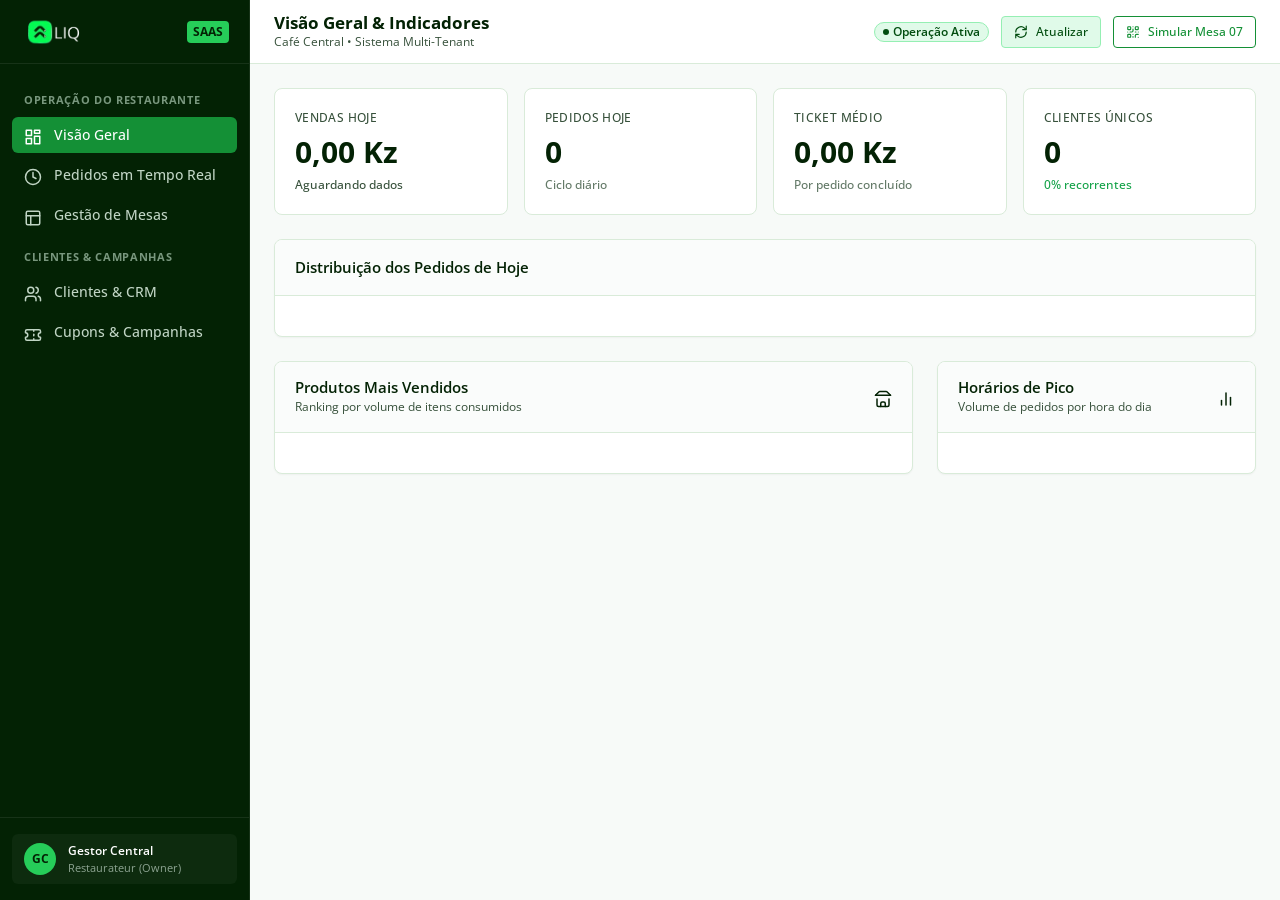
==== user/index.html @ 0c0faceb "first commit to git" ====
<!DOCTYPE html>
<html lang="pt-AO">
<head>
  <meta charset="UTF-8">
  <meta name="viewport" content="width=device-width, initial-scale=1.0">
  <title>Painel do Restaurante | LIQ SAAS</title>
  <link rel="icon" type="image/png" href="../assets/images/favicon.png">

  <!-- Estilos Externos Estritos (Sem CSS interno nem inline) -->
  <link rel="stylesheet" href="../assets/style/global.css">
  <link rel="stylesheet" href="../assets/style/components.css">
  <link rel="stylesheet" href="../assets/style/user.css">
</head>
<body>

  <div class="app-layout">
    
    <!-- Sidebar Oficial -->
    <aside class="app-sidebar">
      <div class="app-sidebar-header">
        <div class="sidebar-brand-wrapper">
          <img src="../assets/images/logo-white.png" alt="LIQ" class="brand-logo-img">
        </div>
        <span class="sidebar-brand-tag">SaaS</span>
      </div>

      <nav class="app-sidebar-nav">
        <div class="nav-section-title">Operação do Restaurante</div>
        <button type="button" class="nav-link active" data-target-panel="panel-dashboard">
          <span class="nav-icon" data-icon="dashboard"></span>
          <span>Visão Geral</span>
        </button>
        <button type="button" class="nav-link" data-target-panel="panel-kitchen">
          <span class="nav-icon" data-icon="clock"></span>
          <span>Pedidos em Tempo Real</span>
        </button>
        <button type="button" class="nav-link" data-target-panel="panel-tables">
          <span class="nav-icon" data-icon="tables"></span>
          <span>Gestão de Mesas</span>
        </button>

        <div class="nav-section-title">Clientes & Campanhas</div>
        <button type="button" class="nav-link" data-target-panel="panel-crm">
          <span class="nav-icon" data-icon="customers"></span>
          <span>Clientes & CRM</span>
        </button>
        <button type="button" class="nav-link" data-target-panel="panel-coupons">
          <span class="nav-icon" data-icon="coupons"></span>
          <span>Cupons & Campanhas</span>
        </button>
      </nav>

      <div class="app-sidebar-footer">
        <div class="user-profile-badge">
          <div class="user-avatar-initials">GC</div>
          <div class="user-details">
            <div class="user-name">Gestor Central</div>
            <div class="user-role">Restaurateur (Owner)</div>
          </div>
        </div>
      </div>
    </aside>

    <!-- Área Principal de Conteúdo -->
    <div class="app-main">
      
      <!-- Cabeçalho Superior -->
      <header class="app-header">
        <div class="header-title-group">
          <h1 id="page-header-title">Visão Geral & Indicadores</h1>
          <p class="text-muted">Café Central &bull; Sistema Multi-Tenant</p>
        </div>

        <div class="header-actions">
          <span class="badge badge-ready">
            <span class="badge-dot"></span> Operação Ativa
          </span>
          <button type="button" id="btn-manual-refresh" class="btn btn-secondary btn-sm">
            <span data-icon="refresh" data-icon-size="14"></span>
            Atualizar
          </button>
          <a href="../client/index.html?t=07" target="_blank" class="btn btn-outline btn-sm">
            <span data-icon="qr" data-icon-size="14"></span>
            Simular Mesa 07
          </a>
        </div>
      </header>

      <!-- Conteúdo com Painéis Chaveáveis via usePanels -->
      <main class="app-content">

        <!-- PAINEL 1: DASHBOARD & INDICADORES -->
        <section id="panel-dashboard" class="tab-panel active">
          
          <!-- KPIs de Vendas & Clientes -->
          <div class="metrics-grid">
            <div class="card-metric">
              <span class="card-metric-label">Vendas Hoje</span>
              <span class="card-metric-value text-green" id="kpi-sales-today">0,00 Kz</span>
              <span class="card-metric-trend trend-neutral" id="kpi-growth">Aguardando dados</span>
            </div>

            <div class="card-metric">
              <span class="card-metric-label">Pedidos Hoje</span>
              <span class="card-metric-value" id="kpi-orders-today">0</span>
              <span class="card-metric-trend text-light">Ciclo diário</span>
            </div>

            <div class="card-metric">
              <span class="card-metric-label">Ticket Médio</span>
              <span class="card-metric-value" id="kpi-avg-ticket">0,00 Kz</span>
              <span class="card-metric-trend text-light">Por pedido concluído</span>
            </div>

            <div class="card-metric">
              <span class="card-metric-label">Clientes Únicos</span>
              <span class="card-metric-value" id="kpi-total-clients">0</span>
              <span class="card-metric-trend trend-up" id="kpi-return-rate">0% recorrentes</span>
            </div>
          </div>

          <!-- Distribuição dos Pedidos -->
          <div class="card mb-6">
            <div class="card-header">
              <span class="card-title">Distribuição dos Pedidos de Hoje</span>
              <div id="tables-summary-stat"></div>
            </div>
            <div class="card-body">
              <div id="orders-status-pills" class="d-flex flex-wrap gap-2"></div>
            </div>
          </div>

          <!-- Grid Dividido: Ranking de Produtos e Horários de Pico -->
          <div class="dashboard-split-grid">
            
            <div class="card">
              <div class="card-header">
                <div>
                  <h2 class="card-title">Produtos Mais Vendidos</h2>
                  <div class="card-subtitle">Ranking por volume de itens consumidos</div>
                </div>
                <span data-icon="products" data-icon-size="18"></span>
              </div>
              <div class="card-body" id="top-products-list"></div>
            </div>

            <div class="card">
              <div class="card-header">
                <div>
                  <h2 class="card-title">Horários de Pico</h2>
                  <div class="card-subtitle">Volume de pedidos por hora do dia</div>
                </div>
                <span data-icon="analytics" data-icon-size="18"></span>
              </div>
              <div class="card-body" id="peak-hours-chart"></div>
            </div>

          </div>

        </section>

        <!-- PAINEL 2: PEDIDOS EM TEMPO REAL (KDS) -->
        <section id="panel-kitchen" class="tab-panel">
          <div class="d-flex justify-between items-center mb-4">
            <div>
              <h2 class="text-md font-bold">Quadro Operacional de Pedidos (KDS)</h2>
              <p class="text-sm text-muted">Pedidos ativos em fluxo contínuo. Atualização automática a cada 10 segundos.</p>
            </div>
          </div>

          <div id="kitchen-orders-grid" class="kds-grid"></div>
        </section>

        <!-- PAINEL 3: GESTÃO DE MESAS -->
        <section id="panel-tables" class="tab-panel">
          <div class="mb-4">
            <h2 class="text-md font-bold">Mesas Cadastradas & Códigos de Acesso</h2>
            <p class="text-sm text-muted">Cada mesa possui identificador único e QR Code exclusivo para acesso do cliente.</p>
          </div>

          <div class="tables-grid">
            <div class="card">
              <div class="card-header">
                <div>
                  <span class="card-title">Mesa 01</span>
                  <div class="card-subtitle">Código: T01</div>
                </div>
                <span class="badge badge-available">Disponível</span>
              </div>
              <div class="card-body">
                <p class="text-xs text-muted">URL Pública Segura:</p>
                <p class="text-xs font-medium text-green mt-1">/client/index.html?t=01</p>
              </div>
              <div class="card-footer">
                <a href="../client/index.html?t=01" target="_blank" class="btn btn-sm btn-secondary">Abrir Menu</a>
              </div>
            </div>

            <div class="card">
              <div class="card-header">
                <div>
                  <span class="card-title">Mesa 02</span>
                  <div class="card-subtitle">Código: T02</div>
                </div>
                <span class="badge badge-available">Disponível</span>
              </div>
              <div class="card-body">
                <p class="text-xs text-muted">URL Pública Segura:</p>
                <p class="text-xs font-medium text-green mt-1">/client/index.html?t=02</p>
              </div>
              <div class="card-footer">
                <a href="../client/index.html?t=02" target="_blank" class="btn btn-sm btn-secondary">Abrir Menu</a>
              </div>
            </div>

            <div class="card">
              <div class="card-header">
                <div>
                  <span class="card-title">Mesa 03</span>
                  <div class="card-subtitle">Código: T03</div>
                </div>
                <span class="badge badge-available">Disponível</span>
              </div>
              <div class="card-body">
                <p class="text-xs text-muted">URL Pública Segura:</p>
                <p class="text-xs font-medium text-green mt-1">/client/index.html?t=03</p>
              </div>
              <div class="card-footer">
                <a href="../client/index.html?t=03" target="_blank" class="btn btn-sm btn-secondary">Abrir Menu</a>
              </div>
            </div>

            <div class="card">
              <div class="card-header">
                <div>
                  <span class="card-title">Mesa 07 (Oficial)</span>
                  <div class="card-subtitle">Código: T07</div>
                </div>
                <span class="badge badge-ready">Ativa</span>
              </div>
              <div class="card-body">
                <p class="text-xs text-muted">URL Pública Segura:</p>
                <p class="text-xs font-medium text-green mt-1">/client/index.html?t=07</p>
              </div>
              <div class="card-footer">
                <a href="../client/index.html?t=07" target="_blank" class="btn btn-sm btn-primary">Abrir Menu Mesa 07</a>
              </div>
            </div>
          </div>
        </section>

        <!-- PAINEL 4: CRM DE CLIENTES -->
        <section id="panel-crm" class="tab-panel">
          <div class="mb-4">
            <h2 class="text-md font-bold">Base de Clientes & CRM</h2>
            <p class="text-sm text-muted">Reconhecimento persistente, retenção e histórico de pedidos por cliente.</p>
          </div>

          <div class="table-responsive">
            <table class="table">
              <thead>
                <tr>
                  <th>Cliente</th>
                  <th>Telefone / WhatsApp</th>
                  <th>Status</th>
                  <th>Último Pedido</th>
                </tr>
              </thead>
              <tbody id="crm-table-tbody">
                <tr>
                  <td class="font-medium">Kina</td>
                  <td>+244 923 123 456</td>
                  <td><span class="badge badge-ready">Ativo</span></td>
                  <td>Hoje</td>
                </tr>
              </tbody>
            </table>
          </div>
        </section>

        <!-- PAINEL 5: CUPONS & CAMPANHAS -->
        <section id="panel-coupons" class="tab-panel">
          <div class="mb-4">
            <h2 class="text-md font-bold">Cupons & Campanhas Promocionais</h2>
            <p class="text-sm text-muted">Regras validadas estritamente no servidor.</p>
          </div>

          <div class="tables-grid">
            <div class="card">
              <div class="card-header">
                <div>
                  <span class="card-title">BEMVINDO10</span>
                  <div class="card-subtitle">Cupom Percentual</div>
                </div>
                <span class="badge badge-ready">Ativo</span>
              </div>
              <div class="card-body">
                <div class="d-flex flex-col gap-1 text-xs">
                  <div><strong>Desconto:</strong> 10%</div>
                  <div><strong>Pedido Mínimo:</strong> 2.500,00 Kz</div>
                  <div><strong>Desconto Máximo:</strong> 1.500,00 Kz</div>
                  <div><strong>Limite por Cliente:</strong> 1 uso</div>
                </div>
              </div>
            </div>

            <div class="card">
              <div class="card-header">
                <div>
                  <span class="card-title">DESCONTO1000</span>
                  <div class="card-subtitle">Cupom Valor Fixo</div>
                </div>
                <span class="badge badge-ready">Ativo</span>
              </div>
              <div class="card-body">
                <div class="d-flex flex-col gap-1 text-xs">
                  <div><strong>Desconto:</strong> 1.000,00 Kz</div>
                  <div><strong>Pedido Mínimo:</strong> 5.000,00 Kz</div>
                  <div><strong>Limite por Cliente:</strong> 1 uso</div>
                </div>
              </div>
            </div>
          </div>
        </section>

      </main>

    </div>

  </div>

  <!-- Scripts Estruturados (Sem CSS interno nem inline) -->
  <script src="../assets/script/icons.js"></script>
  <script src="../utils/function/useAlert.js"></script>
  <script src="../utils/functions/useFormatters.js"></script>
  <script src="../utils/functions/useApi.js"></script>
  <script src="../utils/functions/usePanels.js"></script>
  <script src="../assets/script/user.js"></script>
</body>
</html>
---- assets/style/global.css ----
/**
 * ====================================================================
 * LIQ SAAS - GLOBAL STYLESHEET (global.css)
 * Padrão Master de Cores, Tipografia, Reset e Utilitários Estruturais
 * ====================================================================
 */

@import url('https://fonts.googleapis.com/css2?family=Open+Sans:ital,wght@0,300..800;1,300..800&display=swap');

:root {
  /* 1. Paleta Oficial Fornecida */
  --c-neon-green:   #06f956;
  --c-dark-forest:  #032204;
  --c-mint-light:   #e0fae9;
  --c-emerald:      #149036;
  --c-leaf-green:   #26cd59;
  --c-deep-green:   #024d10;
  --c-pastel-green: #95efb3;

  /* 2. Variáveis Semânticas Mapeadas (Com Fallbacks Sólidos) */
  --color-primary:          #149036;
  --color-primary-hover:    #024d10;
  --color-primary-active:   #012b08;
  --color-primary-focus:    rgba(38, 205, 89, 0.45);

  --color-accent:           #26cd59;
  --color-accent-bright:    #06f956;
  --color-accent-subtle:    #95efb3;

  --color-bg-app:           #f7faf8;
  --color-bg-surface:       #ffffff;
  --color-bg-subtle:        #e0fae9;
  --color-bg-dark:          #032204;

  --color-text-main:        #032204;
  --color-text-muted:       #37513b;
  --color-text-light:       #647a68;
  --color-text-white:       #ffffff;

  --color-border-subtle:    #d9ebd9;
  --color-border-strong:    #95efb3;
  --color-border-dark:      #024d10;

  /* Status */
  --color-status-success-bg:     #eaf8ee;
  --color-status-success-text:   #0d6e27;
  --color-status-success-border: #92d9a3;

  --color-status-warning-bg:     #fff9e6;
  --color-status-warning-text:   #8a6100;
  --color-status-warning-border: #f2d480;

  --color-status-danger-bg:      #fdf0f0;
  --color-status-danger-text:    #a81c1c;
  --color-status-danger-border:  #f3b1b1;

  --color-status-info-bg:        #eff6ff;
  --color-status-info-text:      #1d4ed8;
  --color-status-info-border:    #bfdbfe;

  /* Tipografia Oficial (Open Sans) */
  --font-sans: 'Open Sans', -apple-system, BlinkMacSystemFont, "Segoe UI", Roboto, Helvetica, Arial, sans-serif;
  --font-mono: ui-monospace, SFMono-Regular, Menlo, Monaco, Consolas, "Liberation Mono", monospace;

  --font-size-xs:   0.75rem;    /* 12px */
  --font-size-sm:   0.84375rem; /* 13.5px */
  --font-size-base: 0.9375rem;  /* 15px */
  --font-size-md:   1.0625rem;  /* 17px */
  --font-size-lg:   1.25rem;    /* 20px */
  --font-size-xl:   1.5rem;     /* 24px */
  --font-size-2xl:  1.875rem;   /* 30px */

  --font-weight-regular: 400;
  --font-weight-medium:  500;
  --font-weight-semibold: 600;
  --font-weight-bold:    700;

  --line-height-tight:  1.25;
  --line-height-normal: 1.5;

  /* Espaçamentos Fixos */
  --space-1: 0.25rem;  /* 4px */
  --space-2: 0.5rem;   /* 8px */
  --space-3: 0.75rem;  /* 12px */
  --space-4: 1rem;     /* 16px */
  --space-5: 1.25rem;  /* 20px */
  --space-6: 1.5rem;   /* 24px */
  --space-8: 2rem;     /* 32px */
  --space-10: 2.5rem;  /* 40px */
  --space-12: 3rem;    /* 48px */

  /* Raios de Borda */
  --radius-sm: 4px;
  --radius-md: 6px;
  --radius-lg: 8px;
  --radius-xl: 12px;
  --radius-full: 9999px;

  /* Sombras Sutis (Sem exagero) */
  --shadow-none: none;
  --shadow-xs:   0 1px 2px rgba(3, 34, 4, 0.04);
  --shadow-sm:   0 1px 3px rgba(3, 34, 4, 0.07), 0 1px 2px rgba(3, 34, 4, 0.04);
  --shadow-md:   0 3px 6px -1px rgba(3, 34, 4, 0.08);
  --shadow-dropdown: 0 4px 12px rgba(3, 34, 4, 0.12);

  /* Transições */
  --transition-fast: 150ms cubic-bezier(0.4, 0, 0.2, 1);
  --transition-normal: 200ms cubic-bezier(0.4, 0, 0.2, 1);

  /* Alturas de Controle */
  --control-height-sm: 32px;
  --control-height-md: 40px;
  --control-height-lg: 46px;
}

/* ----------------------------------------------------
   RESET & PADRÃO GLOBAL
   ---------------------------------------------------- */
*, *::before, *::after {
  box-sizing: border-box;
  margin: 0;
  padding: 0;
}

html {
  font-family: var(--font-sans);
  font-size: 16px;
  line-height: var(--line-height-normal);
  color: var(--color-text-main);
  background-color: var(--color-bg-app);
  -webkit-font-smoothing: antialiased;
  -moz-osx-font-smoothing: grayscale;
}

body {
  min-height: 100vh;
  display: flex;
  flex-direction: column;
}

h1, h2, h3, h4, h5, h6 {
  color: var(--color-text-main);
  font-weight: var(--font-weight-bold);
  line-height: var(--line-height-tight);
}

h1 { font-size: var(--font-size-2xl); }
h2 { font-size: var(--font-size-xl); }
h3 { font-size: var(--font-size-lg); }
h4 { font-size: var(--font-size-md); }
h5 { font-size: var(--font-size-base); }
h6 { font-size: var(--font-size-sm); }

p {
  color: var(--color-text-muted);
}

small {
  font-size: var(--font-size-xs);
  color: var(--color-text-light);
}

a {
  color: var(--color-primary);
  text-decoration: none;
  transition: color var(--transition-fast);
}

a:hover {
  color: var(--color-primary-hover);
}

ul, ol {
  list-style: none;
}

img, svg {
  vertical-align: middle;
}

button, input, select, textarea {
  font-family: inherit;
  font-size: inherit;
  line-height: inherit;
}

:focus-visible {
  outline: 2px solid var(--color-accent);
  outline-offset: 2px;
}

/* ----------------------------------------------------
   CLASSES UTILITÁRIAS (Substitutos de CSS inline)
   ---------------------------------------------------- */
.d-none { display: none !important; }
.d-block { display: block !important; }
.d-flex { display: flex !important; }
.d-grid { display: grid !important; }

.flex-col { flex-direction: column; }
.items-center { align-items: center; }
.items-start { align-items: flex-start; }
.justify-between { justify-content: space-between; }
.justify-center { justify-content: center; }
.justify-end { justify-content: flex-end; }
.flex-1 { flex: 1; }
.flex-wrap { flex-wrap: wrap; }

.gap-1 { gap: var(--space-1); }
.gap-2 { gap: var(--space-2); }
.gap-3 { gap: var(--space-3); }
.gap-4 { gap: var(--space-4); }
.gap-6 { gap: var(--space-6); }

.w-100 { width: 100%; }
.text-left { text-align: left; }
.text-center { text-align: center; }
.text-right { text-align: right; }

.font-medium { font-weight: var(--font-weight-medium); }
.font-semibold { font-weight: var(--font-weight-semibold); }
.font-bold { font-weight: var(--font-weight-bold); }

.text-xs { font-size: var(--font-size-xs); }
.text-sm { font-size: var(--font-size-sm); }
.text-base { font-size: var(--font-size-base); }
.text-md { font-size: var(--font-size-md); }
.text-lg { font-size: var(--font-size-lg); }

.text-main { color: var(--color-text-main); }
.text-muted { color: var(--color-text-muted); }
.text-light { color: var(--color-text-light); }
.text-white { color: var(--color-text-white); }
.text-green { color: var(--color-primary); }
.text-dark-green { color: var(--color-border-dark); }
.text-danger { color: #dc2626; }

.p-0 { padding: 0; }
.p-2 { padding: var(--space-2); }
.p-3 { padding: var(--space-3); }
.p-4 { padding: var(--space-4); }
.p-5 { padding: var(--space-5); }
.p-6 { padding: var(--space-6); }

.pt-2 { padding-top: var(--space-2); }
.pt-3 { padding-top: var(--space-3); }
.pt-4 { padding-top: var(--space-4); }
.pb-2 { padding-bottom: var(--space-2); }
.pb-3 { padding-bottom: var(--space-3); }
.pb-4 { padding-bottom: var(--space-4); }

.m-0 { margin: 0; }
.mt-1 { margin-top: var(--space-1); }
.mt-2 { margin-top: var(--space-2); }
.mt-3 { margin-top: var(--space-3); }
.mt-4 { margin-top: var(--space-4); }
.mb-1 { margin-bottom: var(--space-1); }
.mb-2 { margin-bottom: var(--space-2); }
.mb-3 { margin-bottom: var(--space-3); }
.mb-4 { margin-bottom: var(--space-4); }
.mb-6 { margin-bottom: var(--space-6); }

.container {
  width: 100%;
  max-width: 1240px;
  margin-left: auto;
  margin-right: auto;
  padding-left: var(--space-4);
  padding-right: var(--space-4);
}

.brand-logo-img {
  height: 28px;
  width: auto;
  object-fit: contain;
}

.brand-favicon-img {
  width: 24px;
  height: 24px;
  object-fit: contain;
}

.brand-hero-logo {
  height: 38px;
  width: auto;
  object-fit: contain;
}

.portal-header {
  background-color: var(--color-bg-dark);
  border-radius: 0;
  border: none;
  border-bottom: 1px solid rgba(255, 255, 255, 0.08);
  padding: var(--space-8) var(--space-4);
}

.portal-grid {
  display: grid;
  grid-template-columns: repeat(auto-fit, minmax(320px, 1fr));
  gap: var(--space-6);
  padding: var(--space-8) 0;
}

.standards-grid {
  display: grid;
  grid-template-columns: repeat(auto-fit, minmax(220px, 1fr));
  gap: var(--space-4);
}
---- assets/style/components.css ----
/**
 * ====================================================================
 * LIQ SAAS - COMPONENTS STYLESHEET (components.css)
 * Componentes padronizados: Botões, Inputs, Cards, Badges, Modais, Tabelas
 * ====================================================================
 */

/* ----------------------------------------------------
   1. BOTÕES (Buttons)
   ---------------------------------------------------- */
.btn {
  display: inline-flex;
  align-items: center;
  justify-content: center;
  gap: var(--space-2);
  font-family: inherit;
  font-size: var(--font-size-sm);
  font-weight: var(--font-weight-medium);
  line-height: 1;
  text-align: center;
  white-space: nowrap;
  vertical-align: middle;
  cursor: pointer;
  user-select: none;
  border-radius: var(--radius-md);
  border: 1px solid transparent;
  transition: background-color var(--transition-fast), border-color var(--transition-fast), color var(--transition-fast), box-shadow var(--transition-fast);
  padding: 0 var(--space-4);
  height: var(--control-height-md);
}

.btn:disabled, .btn[disabled] {
  opacity: 0.55;
  cursor: not-allowed;
  pointer-events: none;
}

.btn-sm {
  height: var(--control-height-sm);
  padding: 0 var(--space-3);
  font-size: var(--font-size-xs);
  border-radius: var(--radius-sm);
}

.btn-lg {
  height: var(--control-height-lg);
  padding: 0 var(--space-6);
  font-size: var(--font-size-base);
  border-radius: var(--radius-lg);
}

.btn-icon {
  width: var(--control-height-md);
  padding: 0;
}

.btn-icon.btn-sm {
  width: var(--control-height-sm);
}

.btn-primary {
  background-color: var(--color-primary); /* #149036 */
  color: #ffffff !important;
  border: 1px solid var(--color-border-dark); /* #024d10 */
  box-shadow: 0 1px 3px rgba(2, 77, 16, 0.25);
  cursor: pointer;
  position: relative;
  transition: all 160ms cubic-bezier(0.4, 0, 0.2, 1);
}

/* 1. Estado Hover */
.btn-primary:hover:not(:disabled):not(.is-loading) {
  background-color: var(--color-primary-hover); /* #024d10 */
  border-color: #012b08;
  color: #ffffff !important;
  box-shadow: 0 3px 6px rgba(2, 77, 16, 0.3);
  transform: translateY(-1px);
}

/* 2. Estado Active / Clicado */
.btn-primary:active:not(:disabled):not(.is-loading) {
  background-color: var(--color-primary-active); /* #012b08 */
  border-color: #012b08;
  color: #ffffff !important;
  box-shadow: inset 0 2px 4px rgba(0, 0, 0, 0.35);
  transform: translateY(0);
}

/* 3. Estado Foco Acessível */
.btn-primary:focus-visible {
  outline: 2px solid var(--color-accent); /* #26cd59 */
  outline-offset: 2px;
}

/* 4. Estado Processando / Clicado (Loading State) */
.btn-primary:disabled,
.btn-primary[disabled],
.btn-primary.is-loading {
  background-color: #0c6725 !important;
  color: #d1fae5 !important;
  border-color: #024d10 !important;
  cursor: not-allowed !important;
  opacity: 0.92 !important;
  box-shadow: none !important;
  transform: none !important;
  pointer-events: none !important;
}

/* Spinner animado integrado para o estado processando */
.btn-spinner {
  display: inline-block;
  width: 15px;
  height: 15px;
  border: 2px solid rgba(255, 255, 255, 0.35);
  border-radius: 50%;
  border-top-color: #ffffff;
  animation: btn-spin-anim 0.6s linear infinite;
  margin-right: 6px;
  flex-shrink: 0;
}

@keyframes btn-spin-anim {
  to { transform: rotate(360deg); }
}

.btn-secondary {
  background-color: var(--color-bg-subtle);
  color: var(--color-border-dark);
  border-color: var(--color-border-strong);
}

.btn-secondary:hover:not(:disabled) {
  background-color: #d1f4dc;
  border-color: var(--color-primary);
  color: var(--color-text-main);
  transform: translateY(-1px);
}

.btn-secondary:active:not(:disabled) {
  background-color: #bbf0cb;
  transform: translateY(0);
}

.btn-outline {
  background-color: transparent;
  color: var(--color-primary);
  border-color: var(--color-primary);
}

.btn-outline:hover:not(:disabled) {
  background-color: var(--color-bg-subtle);
  color: var(--color-primary-hover);
  border-color: var(--color-primary-hover);
}

.btn-ghost {
  background-color: transparent;
  color: var(--color-text-main);
  border-color: transparent;
}

.btn-ghost:hover {
  background-color: rgba(3, 34, 4, 0.05);
  color: var(--color-primary);
}

.btn-danger {
  background-color: #dc2626;
  color: var(--color-text-white);
  border-color: #dc2626;
}

.btn-danger:hover {
  background-color: #b91c1c;
  border-color: #b91c1c;
}

.btn-full {
  width: 100%;
}

/* ----------------------------------------------------
   2. FORMULÁRIOS & INPUTS
   ---------------------------------------------------- */
.form-group {
  display: flex;
  flex-direction: column;
  gap: var(--space-1);
  margin-bottom: var(--space-4);
  text-align: left;
}

.form-label {
  font-size: var(--font-size-xs);
  font-weight: var(--font-weight-semibold);
  color: var(--color-text-main);
  letter-spacing: 0.01em;
}

.form-label .required {
  color: #dc2626;
  margin-left: 2px;
}

.form-control,
.form-input,
.form-select,
.form-textarea {
  width: 100%;
  font-family: inherit;
  font-size: var(--font-size-sm);
  color: var(--color-text-main);
  background-color: var(--color-bg-surface);
  border: 1px solid var(--color-border-subtle);
  border-radius: var(--radius-md);
  padding: 0 var(--space-3);
  height: var(--control-height-md);
  transition: border-color var(--transition-fast), box-shadow var(--transition-fast);
}

.form-textarea {
  height: auto;
  min-height: 80px;
  padding: var(--space-2) var(--space-3);
  resize: vertical;
}

.form-input::placeholder,
.form-textarea::placeholder {
  color: var(--color-text-light);
}

.form-input:hover,
.form-select:hover,
.form-textarea:hover {
  border-color: var(--color-border-strong);
}

.form-input:focus,
.form-select:focus,
.form-textarea:focus {
  outline: none;
  border-color: var(--color-primary);
  box-shadow: 0 0 0 3px var(--color-primary-focus);
}

.form-helper {
  font-size: var(--font-size-xs);
  color: var(--color-text-light);
  margin-top: 2px;
}

.form-error {
  font-size: var(--font-size-xs);
  color: #dc2626;
  margin-top: 2px;
}

.input-group {
  display: flex;
  align-items: center;
  gap: var(--space-2);
  width: 100%;
}

/* ----------------------------------------------------
   3. CARDS & PAINÉIS
   ---------------------------------------------------- */
.card {
  background-color: var(--color-bg-surface);
  border: 1px solid var(--color-border-subtle);
  border-radius: var(--radius-lg);
  box-shadow: var(--shadow-xs);
  overflow: hidden;
}

.card-header {
  padding: var(--space-4) var(--space-5);
  border-bottom: 1px solid var(--color-border-subtle);
  display: flex;
  align-items: center;
  justify-content: space-between;
  gap: var(--space-3);
  background-color: #fafcfb;
}

.card-title {
  font-size: var(--font-size-base);
  font-weight: var(--font-weight-semibold);
  color: var(--color-text-main);
  margin: 0;
}

.card-subtitle {
  font-size: var(--font-size-xs);
  color: var(--color-text-muted);
  margin-top: 2px;
}

.card-body {
  padding: var(--space-5);
}

.card-footer {
  padding: var(--space-3) var(--space-5);
  background-color: #fafcfb;
  border-top: 1px solid var(--color-border-subtle);
  display: flex;
  align-items: center;
  justify-content: flex-end;
  gap: var(--space-2);
}

/* Card Métrica (Dashboard KPIs) */
.card-metric {
  padding: var(--space-5);
  background: var(--color-bg-surface);
  border: 1px solid var(--color-border-subtle);
  border-radius: var(--radius-lg);
  display: flex;
  flex-direction: column;
  gap: var(--space-2);
}

.card-metric-label {
  font-size: var(--font-size-xs);
  font-weight: var(--font-weight-medium);
  color: var(--color-text-muted);
  text-transform: uppercase;
  letter-spacing: 0.03em;
}

.card-metric-value {
  font-size: var(--font-size-2xl);
  font-weight: var(--font-weight-bold);
  color: var(--color-text-main);
  line-height: 1.1;
}

.card-metric-trend {
  display: inline-flex;
  align-items: center;
  gap: var(--space-1);
  font-size: var(--font-size-xs);
  font-weight: var(--font-weight-medium);
}

.trend-up { color: #16a34a; }
.trend-down { color: #dc2626; }
.trend-neutral { color: var(--color-text-muted); }

/* ----------------------------------------------------
   4. BADGES DE STATUS
   ---------------------------------------------------- */
.badge {
  display: inline-flex;
  align-items: center;
  gap: 4px;
  padding: 3px 8px;
  font-size: var(--font-size-xs);
  font-weight: var(--font-weight-semibold);
  line-height: 1;
  border-radius: var(--radius-full);
  border: 1px solid transparent;
  white-space: nowrap;
}

.badge-dot {
  width: 6px;
  height: 6px;
  border-radius: var(--radius-full);
  background-color: currentColor;
}

.badge-pending {
  background-color: #fef3c7;
  color: #92400e;
  border-color: #fde68a;
}

.badge-confirmed {
  background-color: #e0e7ff;
  color: #3730a3;
  border-color: #c7d2fe;
}

.badge-preparing {
  background-color: #e0f2fe;
  color: #0369a1;
  border-color: #bae6fd;
}

.badge-ready {
  background-color: var(--color-bg-subtle);
  color: var(--color-border-dark);
  border-color: var(--color-border-strong);
}

.badge-delivering {
  background-color: #f3e8ff;
  color: #6b21a8;
  border-color: #e9d5ff;
}

.badge-completed {
  background-color: #ecfdf5;
  color: #065f46;
  border-color: #a7f3d0;
}

.badge-cancelled {
  background-color: #fef2f2;
  color: #991b1b;
  border-color: #fecaca;
}

.badge-available {
  background-color: #ecfdf5;
  color: #065f46;
  border-color: #a7f3d0;
}

.badge-occupied {
  background-color: #fee2e2;
  color: #991b1b;
  border-color: #fca5a5;
}

/* ----------------------------------------------------
   5. TABELAS DE DADOS
   ---------------------------------------------------- */
.table-responsive {
  width: 100%;
  overflow-x: auto;
  border: 1px solid var(--color-border-subtle);
  border-radius: var(--radius-lg);
  background: var(--color-bg-surface);
}

.table {
  width: 100%;
  border-collapse: collapse;
  text-align: left;
  font-size: var(--font-size-sm);
}

.table th {
  background-color: #f8faf8;
  color: var(--color-text-muted);
  font-weight: var(--font-weight-semibold);
  font-size: var(--font-size-xs);
  text-transform: uppercase;
  letter-spacing: 0.04em;
  padding: var(--space-3) var(--space-4);
  border-bottom: 1px solid var(--color-border-subtle);
}

.table td {
  padding: var(--space-3) var(--space-4);
  border-bottom: 1px solid var(--color-border-subtle);
  color: var(--color-text-main);
  vertical-align: middle;
}

.table tbody tr:last-child td {
  border-bottom: none;
}

.table tbody tr:hover {
  background-color: #fbfdfb;
}

/* ----------------------------------------------------
   6. MODAL & DIALOGS
   ---------------------------------------------------- */
.modal-backdrop {
  position: fixed;
  top: 0;
  left: 0;
  width: 100vw;
  height: 100vh;
  background-color: rgba(3, 34, 4, 0.45);
  display: flex;
  align-items: center;
  justify-content: center;
  z-index: 1000;
  padding: var(--space-4);
}

.modal {
  background: var(--color-bg-surface);
  border-radius: var(--radius-xl);
  border: 1px solid var(--color-border-subtle);
  box-shadow: var(--shadow-dropdown);
  width: 100%;
  max-width: 500px;
  max-height: 90vh;
  display: flex;
  flex-direction: column;
  overflow: hidden;
}

.modal-header {
  padding: var(--space-4) var(--space-5);
  border-bottom: 1px solid var(--color-border-subtle);
  display: flex;
  align-items: center;
  justify-content: space-between;
}

.modal-title {
  font-size: var(--font-size-base);
  font-weight: var(--font-weight-semibold);
  color: var(--color-text-main);
}

.modal-body {
  padding: var(--space-5);
  overflow-y: auto;
}

.modal-footer {
  padding: var(--space-3) var(--space-5);
  border-top: 1px solid var(--color-border-subtle);
  background-color: #fafcfb;
  display: flex;
  align-items: center;
  justify-content: flex-end;
  gap: var(--space-2);
}

/* ----------------------------------------------------
   7. ALERTAS
   ---------------------------------------------------- */
.alert {
  padding: var(--space-3) var(--space-4);
  border-radius: var(--radius-md);
  border: 1px solid transparent;
  font-size: var(--font-size-sm);
  display: flex;
  align-items: center;
  gap: var(--space-3);
  margin-bottom: var(--space-4);
}

.alert-success {
  background-color: var(--color-status-success-bg);
  color: var(--color-status-success-text);
  border-color: var(--color-status-success-border);
}

.alert-warning {
  background-color: var(--color-status-warning-bg);
  color: var(--color-status-warning-text);
  border-color: var(--color-status-warning-border);
}

.alert-danger {
  background-color: var(--color-status-danger-bg);
  color: var(--color-status-danger-text);
  border-color: var(--color-status-danger-border);
}

.alert-info {
  background-color: var(--color-status-info-bg);
  color: var(--color-status-info-text);
  border-color: var(--color-status-info-border);
}
---- assets/style/user.css ----
/**
 * ====================================================================
 * LIQ SAAS - RESTAURANT USER DASHBOARD STYLES (user.css)
 * Layout da área restrita do restaurante, KDS, Mesas e CRM
 * ====================================================================
 */

.app-layout {
  display: flex;
  min-height: 100vh;
  width: 100%;
}

/* Sidebar */
.app-sidebar {
  width: 250px;
  background-color: var(--color-bg-dark);
  color: var(--color-text-white);
  display: flex;
  flex-direction: column;
  flex-shrink: 0;
  border-right: 1px solid rgba(255, 255, 255, 0.08);
}

.app-sidebar-header {
  height: 64px;
  padding: 0 var(--space-5);
  display: flex;
  align-items: center;
  justify-content: space-between;
  border-bottom: 1px solid rgba(255, 255, 255, 0.08);
}

.sidebar-brand-wrapper {
  display: flex;
  align-items: center;
  gap: var(--space-2);
}

.sidebar-brand-tag {
  background-color: var(--color-accent);
  color: var(--color-text-main);
  font-size: var(--font-size-xs);
  font-weight: var(--font-weight-bold);
  padding: 2px 6px;
  border-radius: var(--radius-sm);
  text-transform: uppercase;
}

.app-sidebar-nav {
  padding: var(--space-4) var(--space-3);
  flex: 1;
  overflow-y: auto;
  display: flex;
  flex-direction: column;
  gap: var(--space-1);
}

.nav-section-title {
  font-size: 0.6875rem;
  font-weight: var(--font-weight-bold);
  color: #79977e;
  text-transform: uppercase;
  letter-spacing: 0.06em;
  padding: var(--space-3) var(--space-3) var(--space-1);
}

.nav-link {
  display: flex;
  align-items: center;
  gap: var(--space-3);
  padding: var(--space-2) var(--space-3);
  border-radius: var(--radius-md);
  color: #c0d4c4;
  font-size: var(--font-size-sm);
  font-weight: var(--font-weight-medium);
  cursor: pointer;
  border: none;
  background: transparent;
  width: 100%;
  text-align: left;
  transition: all var(--transition-fast);
}

.nav-link:hover {
  background-color: rgba(255, 255, 255, 0.08);
  color: #ffffff;
}

.nav-link.active {
  background-color: var(--color-primary);
  color: #ffffff;
}

.nav-link .nav-icon {
  width: 18px;
  height: 18px;
  flex-shrink: 0;
}

.app-sidebar-footer {
  padding: var(--space-4) var(--space-3);
  border-top: 1px solid rgba(255, 255, 255, 0.08);
}

.user-profile-badge {
  display: flex;
  align-items: center;
  gap: var(--space-3);
  padding: var(--space-2) var(--space-3);
  border-radius: var(--radius-md);
  background-color: rgba(255, 255, 255, 0.04);
}

.user-avatar-initials {
  width: 32px;
  height: 32px;
  border-radius: var(--radius-full);
  background-color: var(--color-accent);
  color: var(--color-text-main);
  display: flex;
  align-items: center;
  justify-content: center;
  font-weight: var(--font-weight-bold);
  font-size: var(--font-size-xs);
}

.user-details {
  flex: 1;
  overflow: hidden;
}

.user-name {
  font-size: var(--font-size-xs);
  font-weight: var(--font-weight-semibold);
  color: #ffffff;
  white-space: nowrap;
  overflow: hidden;
  text-overflow: ellipsis;
}

.user-role {
  font-size: 0.6875rem;
  color: #8da492;
}

/* Área Principal */
.app-main {
  flex: 1;
  display: flex;
  flex-direction: column;
  min-width: 0;
  background-color: var(--color-bg-app);
}

.app-header {
  height: 64px;
  background-color: var(--color-bg-surface);
  border-bottom: 1px solid var(--color-border-subtle);
  padding: 0 var(--space-6);
  display: flex;
  align-items: center;
  justify-content: space-between;
}

.header-title-group h1 {
  font-size: var(--font-size-md);
  font-weight: var(--font-weight-bold);
}

.header-title-group p {
  font-size: var(--font-size-xs);
}

.header-actions {
  display: flex;
  align-items: center;
  gap: var(--space-3);
}

.app-content {
  flex: 1;
  padding: var(--space-6);
  overflow-y: auto;
}

/* Painéis de Abas (Tab Panels) */
.tab-panel {
  display: none;
}

.tab-panel.active {
  display: block;
}

/* Grids do Dashboard */
.metrics-grid {
  display: grid;
  grid-template-columns: repeat(auto-fit, minmax(220px, 1fr));
  gap: var(--space-4);
  margin-bottom: var(--space-6);
}

.dashboard-split-grid {
  display: grid;
  grid-template-columns: 2fr 1fr;
  gap: var(--space-6);
}

@media (max-width: 1024px) {
  .dashboard-split-grid {
    grid-template-columns: 1fr;
  }
}

/* Ranking de Produtos */
.product-rank-row {
  margin-bottom: var(--space-3);
}

.product-rank-meta {
  display: flex;
  justify-content: space-between;
  font-size: var(--font-size-xs);
  font-weight: var(--font-weight-medium);
  margin-bottom: 4px;
}

.product-rank-bar-bg {
  width: 100%;
  height: 6px;
  background-color: var(--color-bg-subtle);
  border-radius: var(--radius-full);
  overflow: hidden;
}

.product-rank-bar-fill {
  height: 100%;
  background-color: var(--color-primary);
  border-radius: var(--radius-full);
}

/* Gráfico de Horários de Pico */
.peak-hour-row {
  display: flex;
  align-items: center;
  gap: var(--space-2);
  font-size: var(--font-size-xs);
  margin-bottom: 6px;
}

.peak-hour-label {
  width: 32px;
  font-family: var(--font-mono);
  color: var(--color-text-muted);
}

.peak-hour-bar-bg {
  flex: 1;
  height: 14px;
  background-color: var(--color-bg-subtle);
  border-radius: var(--radius-sm);
  overflow: hidden;
  display: flex;
}

.peak-hour-bar-fill {
  height: 100%;
  background-color: var(--color-primary);
  border-radius: var(--radius-sm);
}

.peak-hour-count {
  width: 24px;
  text-align: right;
  font-weight: var(--font-weight-semibold);
  color: var(--color-text-main);
}

/* KDS Kitchen Grid */
.kds-grid {
  display: grid;
  grid-template-columns: repeat(auto-fill, minmax(280px, 1fr));
  gap: var(--space-4);
}

.kds-card {
  display: flex;
  flex-direction: column;
  justify-content: space-between;
}

.kds-item-row {
  display: flex;
  justify-content: space-between;
  font-size: var(--font-size-xs);
  padding: 4px 0;
  border-bottom: 1px dashed var(--color-border-subtle);
}

/* Mesas Grid */
.tables-grid {
  display: grid;
  grid-template-columns: repeat(auto-fill, minmax(260px, 1fr));
  gap: var(--space-4);
}
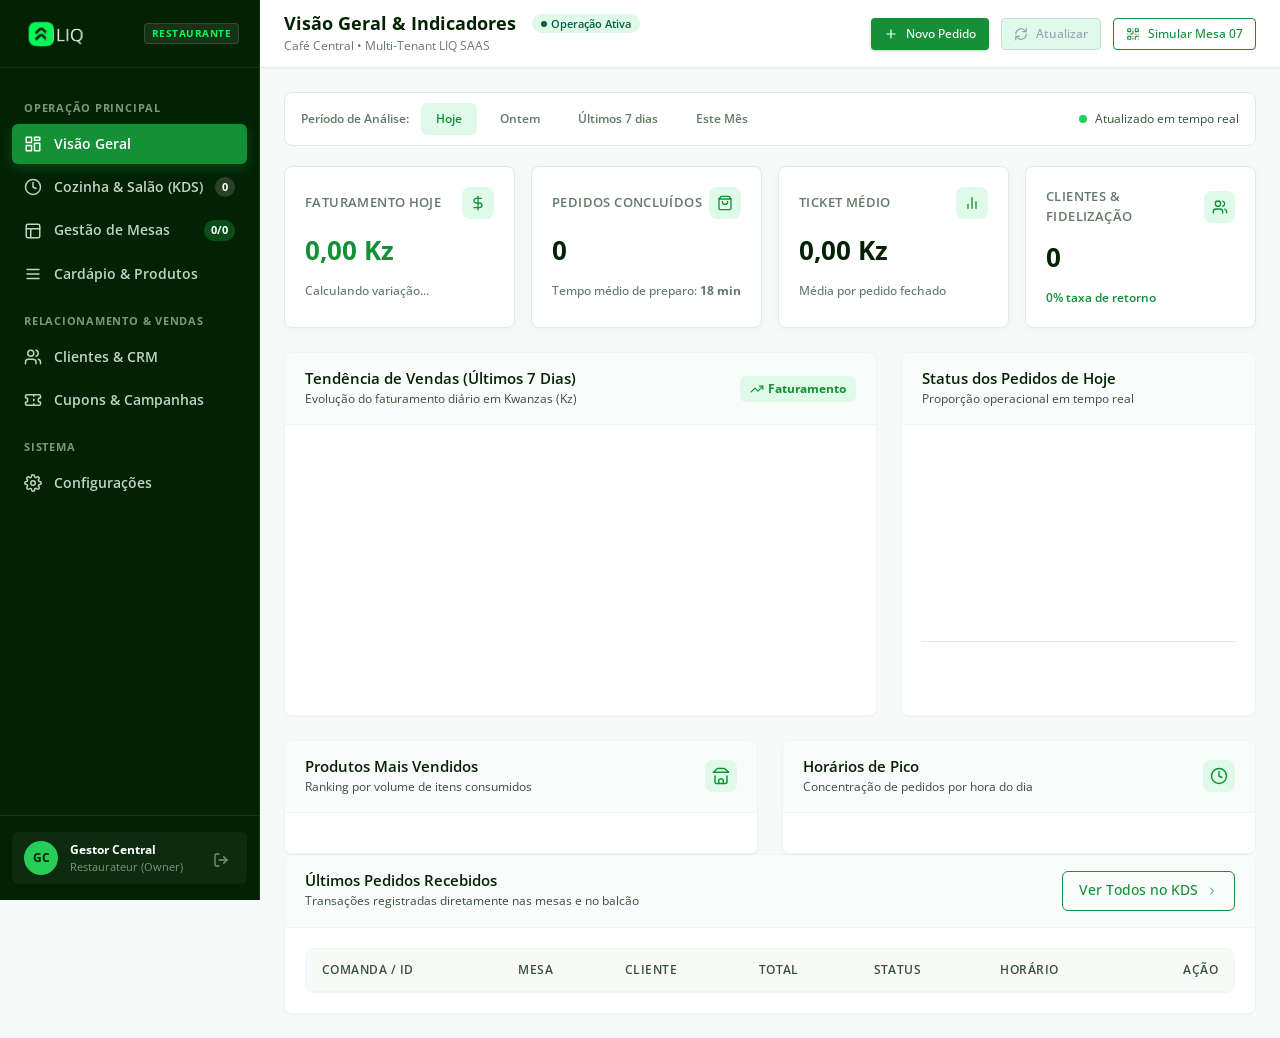
==== commit 290fb129: "update" ====
--- a/user/index.html
+++ b/user/index.html
@@ -6,82 +6,118 @@
   <title>Painel do Restaurante | LIQ SAAS</title>
   <link rel="icon" type="image/png" href="../assets/images/favicon.png">
 
-  <!-- Estilos Externos Estritos (Sem CSS interno nem inline) -->
+  <!-- Estilos Externos Oficiais (Estritamente sem CSS inline e sem tags style) -->
   <link rel="stylesheet" href="../assets/style/global.css">
   <link rel="stylesheet" href="../assets/style/components.css">
   <link rel="stylesheet" href="../assets/style/user.css">
 </head>
-<body>
+<body class="dashboard-body">
 
   <div class="app-layout">
     
-    <!-- Sidebar Oficial -->
+    <!-- ====================================================
+         1. SIDEBAR OFICIAL DO RESTAURANTE
+         ==================================================== -->
     <aside class="app-sidebar">
       <div class="app-sidebar-header">
         <div class="sidebar-brand-wrapper">
-          <img src="../assets/images/logo-white.png" alt="LIQ" class="brand-logo-img">
-        </div>
-        <span class="sidebar-brand-tag">SaaS</span>
+          <img src="../assets/images/logo-white.png" alt="LIQ SAAS" class="brand-logo-img">
+        </div>
+        <span class="sidebar-brand-tag">Restaurante</span>
       </div>
 
       <nav class="app-sidebar-nav">
-        <div class="nav-section-title">Operação do Restaurante</div>
+        <div class="nav-section-title">Operação Principal</div>
+        
         <button type="button" class="nav-link active" data-target-panel="panel-dashboard">
-          <span class="nav-icon" data-icon="dashboard"></span>
+          <span class="nav-icon" data-icon="dashboard" data-icon-size="18"></span>
           <span>Visão Geral</span>
         </button>
+
         <button type="button" class="nav-link" data-target-panel="panel-kitchen">
-          <span class="nav-icon" data-icon="clock"></span>
-          <span>Pedidos em Tempo Real</span>
-        </button>
+          <span class="nav-icon" data-icon="clock" data-icon-size="18"></span>
+          <span>Cozinha & Salão (KDS)</span>
+          <span class="nav-counter-badge" id="sidebar-kds-counter">0</span>
+        </button>
+
         <button type="button" class="nav-link" data-target-panel="panel-tables">
-          <span class="nav-icon" data-icon="tables"></span>
+          <span class="nav-icon" data-icon="tables" data-icon-size="18"></span>
           <span>Gestão de Mesas</span>
-        </button>
-
-        <div class="nav-section-title">Clientes & Campanhas</div>
+          <span class="nav-counter-badge badge-tables" id="sidebar-tables-counter">0/0</span>
+        </button>
+
+        <button type="button" class="nav-link" data-target-panel="panel-menu">
+          <span class="nav-icon" data-icon="menu" data-icon-size="18"></span>
+          <span>Cardápio & Produtos</span>
+        </button>
+
+        <div class="nav-section-title">Relacionamento & Vendas</div>
+
         <button type="button" class="nav-link" data-target-panel="panel-crm">
-          <span class="nav-icon" data-icon="customers"></span>
+          <span class="nav-icon" data-icon="customers" data-icon-size="18"></span>
           <span>Clientes & CRM</span>
         </button>
+
         <button type="button" class="nav-link" data-target-panel="panel-coupons">
-          <span class="nav-icon" data-icon="coupons"></span>
+          <span class="nav-icon" data-icon="coupons" data-icon-size="18"></span>
           <span>Cupons & Campanhas</span>
+        </button>
+
+        <div class="nav-section-title">Sistema</div>
+
+        <button type="button" class="nav-link" data-target-panel="panel-settings">
+          <span class="nav-icon" data-icon="settings" data-icon-size="18"></span>
+          <span>Configurações</span>
         </button>
       </nav>
 
       <div class="app-sidebar-footer">
         <div class="user-profile-badge">
-          <div class="user-avatar-initials">GC</div>
+          <div class="user-avatar-initials" id="sidebar-user-avatar">GC</div>
           <div class="user-details">
-            <div class="user-name">Gestor Central</div>
-            <div class="user-role">Restaurateur (Owner)</div>
-          </div>
+            <div class="user-name" id="sidebar-user-name">Gestor Central</div>
+            <div class="user-role" id="sidebar-user-role">Restaurateur (Owner)</div>
+          </div>
+          <button type="button" id="btn-sidebar-logout" class="sidebar-logout-btn" title="Encerrar Sessão" aria-label="Sair">
+            <span data-icon="logout" data-icon-size="16"></span>
+          </button>
         </div>
       </div>
     </aside>
 
-    <!-- Área Principal de Conteúdo -->
+    <!-- ====================================================
+         2. ÁREA PRINCIPAL DE CONTEÚDO (HEADER + PANELS)
+         ==================================================== -->
     <div class="app-main">
       
-      <!-- Cabeçalho Superior -->
+      <!-- Top Header -->
       <header class="app-header">
         <div class="header-title-group">
-          <h1 id="page-header-title">Visão Geral & Indicadores</h1>
-          <p class="text-muted">Café Central &bull; Sistema Multi-Tenant</p>
+          <div class="d-flex items-center gap-2">
+            <h1 id="page-header-title">Visão Geral & Indicadores</h1>
+            <span class="badge badge-ready header-badge-status">
+              <span class="badge-dot"></span> Operação Ativa
+            </span>
+          </div>
+          <p class="header-subtitle" id="header-restaurant-info">
+            <span id="header-restaurant-name">Café Central</span> &bull; Multi-Tenant LIQ SAAS
+          </p>
         </div>
 
         <div class="header-actions">
-          <span class="badge badge-ready">
-            <span class="badge-dot"></span> Operação Ativa
-          </span>
-          <button type="button" id="btn-manual-refresh" class="btn btn-secondary btn-sm">
+          <button type="button" id="btn-open-new-order-modal" class="btn btn-primary btn-sm">
+            <span data-icon="plus" data-icon-size="14"></span>
+            <span>Novo Pedido</span>
+          </button>
+
+          <button type="button" id="btn-manual-refresh" class="btn btn-secondary btn-sm" title="Sincronizar dados em tempo real">
             <span data-icon="refresh" data-icon-size="14"></span>
-            Atualizar
+            <span>Atualizar</span>
           </button>
-          <a href="../client/index.html?t=07" target="_blank" class="btn btn-outline btn-sm">
+
+          <a href="../client/index.html?t=07" target="_blank" class="btn btn-outline btn-sm" title="Abrir cardápio digital como cliente">
             <span data-icon="qr" data-icon-size="14"></span>
-            Simular Mesa 07
+            <span>Simular Mesa 07</span>
           </a>
         </div>
       </header>
@@ -89,252 +125,925 @@
       <!-- Conteúdo com Painéis Chaveáveis via usePanels -->
       <main class="app-content">
 
-        <!-- PAINEL 1: DASHBOARD & INDICADORES -->
+        <!-- ====================================================
+             PAINEL 1: VISÃO GERAL (DASHBOARD & GRÁFICOS)
+             ==================================================== -->
         <section id="panel-dashboard" class="tab-panel active">
           
-          <!-- KPIs de Vendas & Clientes -->
+          <!-- Barra de Filtro de Período -->
+          <div class="dashboard-filter-bar">
+            <div class="filter-period-group">
+              <span class="filter-label">Período de Análise:</span>
+              <button type="button" class="filter-period-btn active" data-period="today">Hoje</button>
+              <button type="button" class="filter-period-btn" data-period="yesterday">Ontem</button>
+              <button type="button" class="filter-period-btn" data-period="7d">Últimos 7 dias</button>
+              <button type="button" class="filter-period-btn" data-period="30d">Este Mês</button>
+            </div>
+            <div class="dashboard-live-indicator">
+              <span class="pulse-indicator"></span>
+              <span class="text-xs text-muted" id="dashboard-last-sync">Atualizado em tempo real</span>
+            </div>
+          </div>
+
+          <!-- Cards de KPIs Principais -->
           <div class="metrics-grid">
             <div class="card-metric">
-              <span class="card-metric-label">Vendas Hoje</span>
+              <div class="card-metric-header">
+                <span class="card-metric-label">Faturamento Hoje</span>
+                <span class="card-metric-icon bg-mint" data-icon="dollar" data-icon-size="16"></span>
+              </div>
               <span class="card-metric-value text-green" id="kpi-sales-today">0,00 Kz</span>
-              <span class="card-metric-trend trend-neutral" id="kpi-growth">Aguardando dados</span>
+              <div class="card-metric-trend trend-neutral" id="kpi-growth">
+                <span>Calculando variação...</span>
+              </div>
             </div>
 
             <div class="card-metric">
-              <span class="card-metric-label">Pedidos Hoje</span>
+              <div class="card-metric-header">
+                <span class="card-metric-label">Pedidos Concluídos</span>
+                <span class="card-metric-icon bg-mint" data-icon="orders" data-icon-size="16"></span>
+              </div>
               <span class="card-metric-value" id="kpi-orders-today">0</span>
-              <span class="card-metric-trend text-light">Ciclo diário</span>
+              <div class="card-metric-trend text-light" id="kpi-orders-sub">
+                <span>Tempo médio de preparo: <strong id="kpi-prep-time">18 min</strong></span>
+              </div>
             </div>
 
             <div class="card-metric">
-              <span class="card-metric-label">Ticket Médio</span>
+              <div class="card-metric-header">
+                <span class="card-metric-label">Ticket Médio</span>
+                <span class="card-metric-icon bg-mint" data-icon="analytics" data-icon-size="16"></span>
+              </div>
               <span class="card-metric-value" id="kpi-avg-ticket">0,00 Kz</span>
-              <span class="card-metric-trend text-light">Por pedido concluído</span>
+              <div class="card-metric-trend text-light">
+                <span>Média por pedido fechado</span>
+              </div>
             </div>
 
             <div class="card-metric">
-              <span class="card-metric-label">Clientes Únicos</span>
+              <div class="card-metric-header">
+                <span class="card-metric-label">Clientes & Fidelização</span>
+                <span class="card-metric-icon bg-mint" data-icon="customers" data-icon-size="16"></span>
+              </div>
               <span class="card-metric-value" id="kpi-total-clients">0</span>
-              <span class="card-metric-trend trend-up" id="kpi-return-rate">0% recorrentes</span>
-            </div>
-          </div>
-
-          <!-- Distribuição dos Pedidos -->
-          <div class="card mb-6">
-            <div class="card-header">
-              <span class="card-title">Distribuição dos Pedidos de Hoje</span>
-              <div id="tables-summary-stat"></div>
-            </div>
-            <div class="card-body">
-              <div id="orders-status-pills" class="d-flex flex-wrap gap-2"></div>
-            </div>
-          </div>
-
-          <!-- Grid Dividido: Ranking de Produtos e Horários de Pico -->
-          <div class="dashboard-split-grid">
+              <div class="card-metric-trend trend-up" id="kpi-return-rate">
+                <span>0% taxa de retorno</span>
+              </div>
+            </div>
+          </div>
+
+          <!-- Grid de Gráficos Principais (Vendas & Status) -->
+          <div class="charts-main-grid">
             
+            <!-- Gráfico 1: Tendência de Vendas (SVG Interativo) -->
+            <div class="card chart-card">
+              <div class="card-header">
+                <div>
+                  <h2 class="card-title">Tendência de Vendas (Últimos 7 Dias)</h2>
+                  <div class="card-subtitle">Evolução do faturamento diário em Kwanzas (Kz)</div>
+                </div>
+                <div class="chart-badge-tag">
+                  <span data-icon="trendingUp" data-icon-size="14"></span>
+                  <span>Faturamento</span>
+                </div>
+              </div>
+              <div class="card-body">
+                <div class="chart-container" id="sales-area-chart-container">
+                  <!-- SVG gerado dinamicamente via JS -->
+                </div>
+              </div>
+            </div>
+
+            <!-- Gráfico 2: Distribuição de Pedidos por Status (Donut SVG) -->
+            <div class="card chart-card">
+              <div class="card-header">
+                <div>
+                  <h2 class="card-title">Status dos Pedidos de Hoje</h2>
+                  <div class="card-subtitle">Proporção operacional em tempo real</div>
+                </div>
+                <div id="tables-summary-stat"></div>
+              </div>
+              <div class="card-body">
+                <div class="donut-chart-wrapper" id="orders-donut-chart-container">
+                  <!-- SVG Donut gerado dinamicamente -->
+                </div>
+                <div id="orders-status-pills" class="status-legend-grid"></div>
+              </div>
+            </div>
+
+          </div>
+
+          <!-- Grid Duplo Inferior: Ranking de Produtos & Horários de Pico -->
+          <div class="dashboard-split-grid mt-6">
+            
+            <!-- Ranking de Produtos Mais Vendidos -->
             <div class="card">
               <div class="card-header">
                 <div>
                   <h2 class="card-title">Produtos Mais Vendidos</h2>
                   <div class="card-subtitle">Ranking por volume de itens consumidos</div>
                 </div>
-                <span data-icon="products" data-icon-size="18"></span>
-              </div>
-              <div class="card-body" id="top-products-list"></div>
-            </div>
-
+                <span class="header-icon-pill" data-icon="products" data-icon-size="18"></span>
+              </div>
+              <div class="card-body" id="top-products-list">
+                <!-- Preenchido dinamicamente via user.js -->
+              </div>
+            </div>
+
+            <!-- Horários de Pico (Gráfico de Barras SVG) -->
             <div class="card">
               <div class="card-header">
                 <div>
                   <h2 class="card-title">Horários de Pico</h2>
-                  <div class="card-subtitle">Volume de pedidos por hora do dia</div>
+                  <div class="card-subtitle">Concentração de pedidos por hora do dia</div>
                 </div>
-                <span data-icon="analytics" data-icon-size="18"></span>
-              </div>
-              <div class="card-body" id="peak-hours-chart"></div>
-            </div>
-
+                <span class="header-icon-pill" data-icon="clock" data-icon-size="18"></span>
+              </div>
+              <div class="card-body" id="peak-hours-chart">
+                <!-- Preenchido dinamicamente via user.js -->
+              </div>
+            </div>
+
+          </div>
+
+          <!-- Tabela de Pedidos Recentes no Dashboard -->
+          <div class="card mt-6">
+            <div class="card-header">
+              <div>
+                <h2 class="card-title">Últimos Pedidos Recebidos</h2>
+                <div class="card-subtitle">Transações registradas diretamente nas mesas e no balcão</div>
+              </div>
+              <button type="button" class="btn btn-outline btn-xs" data-target-panel="panel-kitchen" id="btn-see-all-kds">
+                <span>Ver Todos no KDS</span>
+                <span data-icon="chevronRight" data-icon-size="12"></span>
+              </button>
+            </div>
+            <div class="card-body p-0">
+              <div class="table-responsive">
+                <table class="table">
+                  <thead>
+                    <tr>
+                      <th>Comanda / ID</th>
+                      <th>Mesa</th>
+                      <th>Cliente</th>
+                      <th>Total</th>
+                      <th>Status</th>
+                      <th>Horário</th>
+                      <th class="text-right">Ação</th>
+                    </tr>
+                  </thead>
+                  <tbody id="dashboard-recent-orders-tbody">
+                    <!-- Preenchido dinamicamente via user.js -->
+                  </tbody>
+                </table>
+              </div>
+            </div>
           </div>
 
         </section>
 
-        <!-- PAINEL 2: PEDIDOS EM TEMPO REAL (KDS) -->
+        <!-- ====================================================
+             PAINEL 2: PEDIDOS EM TEMPO REAL (KDS COZINHA)
+             ==================================================== -->
         <section id="panel-kitchen" class="tab-panel">
-          <div class="d-flex justify-between items-center mb-4">
+          
+          <div class="kds-top-bar">
+            <div class="kds-filter-tabs">
+              <button type="button" class="kds-tab-btn active" data-filter-status="ALL">
+                <span>Todos</span>
+                <span class="kds-tab-count" id="count-kds-all">0</span>
+              </button>
+              <button type="button" class="kds-tab-btn" data-filter-status="PENDING">
+                <span>Pendentes</span>
+                <span class="kds-tab-count" id="count-kds-pending">0</span>
+              </button>
+              <button type="button" class="kds-tab-btn" data-filter-status="CONFIRMED">
+                <span>Confirmados</span>
+                <span class="kds-tab-count" id="count-kds-confirmed">0</span>
+              </button>
+              <button type="button" class="kds-tab-btn" data-filter-status="PREPARING">
+                <span>Em Preparo</span>
+                <span class="kds-tab-count" id="count-kds-preparing">0</span>
+              </button>
+              <button type="button" class="kds-tab-btn" data-filter-status="READY">
+                <span>Prontos</span>
+                <span class="kds-tab-count" id="count-kds-ready">0</span>
+              </button>
+            </div>
+          </div>
+
+          <!-- Grid Vivo de Comandas KDS -->
+          <div id="kitchen-orders-grid" class="kds-grid">
+            <!-- Cards de pedidos gerados dinamicamente via user.js -->
+          </div>
+
+        </section>
+
+        <!-- ====================================================
+             PAINEL 3: GESTÃO DE MESAS & QR CODES
+             ==================================================== -->
+        <section id="panel-tables" class="tab-panel">
+          
+          <div class="d-flex justify-between items-center mb-6 flex-wrap gap-4">
             <div>
-              <h2 class="text-md font-bold">Quadro Operacional de Pedidos (KDS)</h2>
-              <p class="text-sm text-muted">Pedidos ativos em fluxo contínuo. Atualização automática a cada 10 segundos.</p>
-            </div>
-          </div>
-
-          <div id="kitchen-orders-grid" class="kds-grid"></div>
+              
+            </div>
+            <div class="d-flex items-center gap-3">
+              <button type="button" class="btn btn-primary btn-sm" id="btn-open-new-table-modal">
+                <span data-icon="plus" data-icon-size="14"></span>
+                <span>Cadastrar Mesa</span>
+              </button>
+            </div>
+          </div>
+
+          <!-- Métricas de Mesas -->
+          <div class="tables-stats-row">
+            <div class="table-stat-card">
+              <span class="table-stat-val" id="stat-tables-total">0</span>
+              <span class="table-stat-lbl">Total de Mesas</span>
+            </div>
+            <div class="table-stat-card border-green">
+              <span class="table-stat-val text-green" id="stat-tables-available">0</span>
+              <span class="table-stat-lbl">Livres / Disponíveis</span>
+            </div>
+            <div class="table-stat-card border-orange">
+              <span class="table-stat-val text-orange" id="stat-tables-occupied">0</span>
+              <span class="table-stat-lbl">Ocupadas</span>
+            </div>
+            <div class="table-stat-card border-gray">
+              <span class="table-stat-val text-gray" id="stat-tables-cleaning">0</span>
+              <span class="table-stat-lbl">Em Limpeza</span>
+            </div>
+          </div>
+
+          <!-- Grid Dinâmico de Mesas -->
+          <div class="tables-grid mt-6" id="tables-cards-container">
+            <!-- Cards de mesas gerados dinamicamente via user.js -->
+          </div>
+
         </section>
 
-        <!-- PAINEL 3: GESTÃO DE MESAS -->
-        <section id="panel-tables" class="tab-panel">
-          <div class="mb-4">
-            <h2 class="text-md font-bold">Mesas Cadastradas & Códigos de Acesso</h2>
-            <p class="text-sm text-muted">Cada mesa possui identificador único e QR Code exclusivo para acesso do cliente.</p>
-          </div>
-
-          <div class="tables-grid">
+        <!-- ====================================================
+             PAINEL 4: CARDÁPIO DIGITAL & PRODUTOS
+             ==================================================== -->
+        <section id="panel-menu" class="tab-panel">
+          
+          <div class="d-flex justify-between items-center mb-6 flex-wrap gap-4">
+            <div>
+            </div>
+            <div class="d-flex items-center gap-3">
+              <button type="button" class="btn btn-outline btn-sm" id="btn-open-category-modal">
+                <span data-icon="plus" data-icon-size="14"></span>
+                <span>Nova Categoria</span>
+              </button>
+              <button type="button" class="btn btn-primary btn-sm" id="btn-open-product-modal">
+                <span data-icon="plus" data-icon-size="14"></span>
+                <span>Novo Produto</span>
+              </button>
+            </div>
+          </div>
+
+          <!-- Filtros de Produtos -->
+          <div class="menu-filter-bar">
+            <div class="menu-search-wrapper">
+              <span class="search-input-icon" data-icon="search" data-icon-size="16"></span>
+              <input type="text" id="menu-search-input" class="form-input search-input" placeholder="Buscar produto pelo nome...">
+            </div>
+            <div class="menu-category-select-wrapper">
+              <select id="menu-category-filter" class="form-select">
+                <option value="ALL">Todas as Categorias</option>
+                <!-- Preenchido dinamicamente -->
+              </select>
+            </div>
+          </div>
+
+          <!-- Tabela de Produtos -->
+          <div class="card mt-4">
+            <div class="card-body p-0">
+              <div class="table-responsive">
+                <table class="table">
+                  <thead>
+                    <tr>
+                      <th class="w-16">Item</th>
+                      <th>Nome do Produto</th>
+                      <th>Categoria</th>
+                      <th>Preço (Kz)</th>
+                      <th>Disponibilidade</th>
+                      <th class="text-right">Ação</th>
+                    </tr>
+                  </thead>
+                  <tbody id="menu-products-tbody">
+                    <!-- Linhas geradas dinamicamente via user.js -->
+                  </tbody>
+                </table>
+              </div>
+            </div>
+          </div>
+
+        </section>
+
+        <!-- ====================================================
+             PAINEL 5: CLIENTES & BASE CRM
+             ==================================================== -->
+        <section id="panel-crm" class="tab-panel">
+          
+          <div class="d-flex justify-between items-center mb-6 flex-wrap gap-4">
+            <div>
+            </div>
+          </div>
+
+          <!-- KPIs de CRM -->
+          <div class="metrics-grid">
+            <div class="card-metric">
+              <span class="card-metric-label">Base de Clientes</span>
+              <span class="card-metric-value" id="crm-stat-total">0</span>
+              <span class="card-metric-trend text-light">Registrados na plataforma</span>
+            </div>
+            <div class="card-metric">
+              <span class="card-metric-label">Clientes Recorrentes</span>
+              <span class="card-metric-value text-green" id="crm-stat-recurrent">0</span>
+              <span class="card-metric-trend trend-up" id="crm-stat-recurrent-percent">0% fidelizados</span>
+            </div>
+            <div class="card-metric">
+              <span class="card-metric-label">Pontos de Fidelidade Ativos</span>
+              <span class="card-metric-value" id="crm-stat-points">0 pts</span>
+              <span class="card-metric-trend text-light">Emitidos nos pedidos</span>
+            </div>
+            <div class="card-metric">
+              <span class="card-metric-label">Gasto Médio por Cliente</span>
+              <span class="card-metric-value text-green" id="crm-stat-ltv">0,00 Kz</span>
+              <span class="card-metric-trend text-light">Lifetime Value estimado</span>
+            </div>
+          </div>
+
+          <!-- Tabela de Clientes CRM -->
+          <div class="card mt-6">
+            <div class="card-header">
+              <h2 class="card-title">Diretório de Clientes</h2>
+              <span class="text-xs text-muted">Clique em um cliente para visualizar o histórico de pedidos</span>
+            </div>
+            <div class="card-body p-0">
+              <div class="table-responsive">
+                <table class="table">
+                  <thead>
+                    <tr>
+                      <th>Cliente</th>
+                      <th>Telefone / WhatsApp</th>
+                      <th>Total Pedidos</th>
+                      <th>Total Gasto</th>
+                      <th>Pontos</th>
+                      <th>Último Pedido</th>
+                      <th class="text-right">Ações</th>
+                    </tr>
+                  </thead>
+                  <tbody id="crm-table-tbody">
+                    <!-- Linhas preenchidas via user.js -->
+                  </tbody>
+                </table>
+              </div>
+            </div>
+          </div>
+
+        </section>
+
+        <!-- ====================================================
+             PAINEL 6: CUPONS & CAMPANHAS PROMOCIONAIS
+             ==================================================== -->
+        <section id="panel-coupons" class="tab-panel">
+          
+          <div class="d-flex justify-between items-center mb-6 flex-wrap gap-4">
+            <div>
+           </div>
+            <button type="button" class="btn btn-primary btn-sm" id="btn-open-coupon-modal">
+              <span data-icon="plus" data-icon-size="14"></span>
+              <span>Criar Cupom</span>
+            </button>
+          </div>
+
+          <!-- Grid de Cupons -->
+          <div class="tables-grid" id="coupons-cards-container">
+            <!-- Cards de cupons gerados dinamicamente via user.js -->
+          </div>
+
+        </section>
+
+        <!-- ====================================================
+             PAINEL 7: CONFIGURAÇÕES DO RESTAURANTE
+             ==================================================== -->
+        <section id="panel-settings" class="tab-panel">
+          
+          <div class="mb-6">
+          </div>
+
+          <div class="settings-grid">
             <div class="card">
               <div class="card-header">
-                <div>
-                  <span class="card-title">Mesa 01</span>
-                  <div class="card-subtitle">Código: T01</div>
-                </div>
-                <span class="badge badge-available">Disponível</span>
+                <h2 class="card-title">Perfil Comercial do Restaurante</h2>
               </div>
               <div class="card-body">
-                <p class="text-xs text-muted">URL Pública Segura:</p>
-                <p class="text-xs font-medium text-green mt-1">/client/index.html?t=01</p>
-              </div>
-              <div class="card-footer">
-                <a href="../client/index.html?t=01" target="_blank" class="btn btn-sm btn-secondary">Abrir Menu</a>
-              </div>
-            </div>
-
+                <form id="form-restaurant-settings" class="settings-form">
+                  <div class="form-group mb-4">
+                    <label class="form-label" for="setting-name">Nome do Restaurante</label>
+                    <input type="text" id="setting-name" class="form-input" value="Café Central">
+                  </div>
+                  <div class="form-group mb-4">
+                    <label class="form-label" for="setting-slug">Identificador / Slug URL</label>
+                    <input type="text" id="setting-slug" class="form-input" value="cafe-central" readonly>
+                    <p class="text-xs text-muted mt-1">Utilizado em: liq.ao/client/?restaurant=cafe-central</p>
+                  </div>
+                  <div class="form-row mb-4">
+                    <div class="form-group">
+                      <label class="form-label" for="setting-phone">Telefone / WhatsApp</label>
+                      <input type="text" id="setting-phone" class="form-input" value="+244 923 000 111">
+                    </div>
+                    <div class="form-group">
+                      <label class="form-label" for="setting-email">E-mail Comercial</label>
+                      <input type="email" id="setting-email" class="form-input" value="contato@cafecentral.ao">
+                    </div>
+                  </div>
+                  <div class="form-group mb-4">
+                    <label class="form-label" for="setting-address">Endereço Completo</label>
+                    <input type="text" id="setting-address" class="form-input" value="Avenida 4 de Fevereiro, Luanda, Angola">
+                  </div>
+                  <div class="form-row mb-4">
+                    <div class="form-group">
+                      <label class="form-label" for="setting-currency">Moeda Padrão</label>
+                      <input type="text" id="setting-currency" class="form-input" value="Kz" readonly>
+                    </div>
+                    <div class="form-group">
+                      <label class="form-label" for="setting-prep-time">Tempo Médio Estimado (min)</label>
+                      <input type="number" id="setting-prep-time" class="form-input" value="20">
+                    </div>
+                  </div>
+                  <div class="d-flex justify-end mt-4">
+                    <button type="submit" class="btn btn-primary" id="btn-save-settings">
+                      <span>Salvar Configurações</span>
+                    </button>
+                  </div>
+                </form>
+              </div>
+            </div>
+
+            <!-- Cartão de Informações do Plano e Suporte -->
             <div class="card">
               <div class="card-header">
-                <div>
-                  <span class="card-title">Mesa 02</span>
-                  <div class="card-subtitle">Código: T02</div>
+                <h2 class="card-title">Plano e Licenciamento</h2>
+                <span class="badge badge-ready">Pro Ilimitado</span>
+              </div>
+              <div class="card-body">
+                <div class="plan-info-box">
+                  <p class="text-sm font-bold">LIQ SAAS Enterprise</p>
+                  <p class="text-xs text-muted mt-1">Autoatendimento por QR Code nas Mesas, Display KDS e CRM de Fidelização Ativos.</p>
+                  <div class="mt-4 pt-4 border-top">
+                    <p class="text-xs text-muted">Precisa de assistência técnica?</p>
+                    <a href="https://wa.me/244923000111?text=Ol%C3%A1%2C%20preciso%20de%20suporte%20no%20LIQ%20SAAS" target="_blank" class="btn btn-outline btn-sm mt-2 w-full">
+                      <span data-icon="whatsapp" data-icon-size="14"></span>
+                      <span>Falar com o Suporte Técnico</span>
+                    </a>
+                  </div>
                 </div>
-                <span class="badge badge-available">Disponível</span>
-              </div>
-              <div class="card-body">
-                <p class="text-xs text-muted">URL Pública Segura:</p>
-                <p class="text-xs font-medium text-green mt-1">/client/index.html?t=02</p>
-              </div>
-              <div class="card-footer">
-                <a href="../client/index.html?t=02" target="_blank" class="btn btn-sm btn-secondary">Abrir Menu</a>
-              </div>
-            </div>
-
-            <div class="card">
-              <div class="card-header">
-                <div>
-                  <span class="card-title">Mesa 03</span>
-                  <div class="card-subtitle">Código: T03</div>
-                </div>
-                <span class="badge badge-available">Disponível</span>
-              </div>
-              <div class="card-body">
-                <p class="text-xs text-muted">URL Pública Segura:</p>
-                <p class="text-xs font-medium text-green mt-1">/client/index.html?t=03</p>
-              </div>
-              <div class="card-footer">
-                <a href="../client/index.html?t=03" target="_blank" class="btn btn-sm btn-secondary">Abrir Menu</a>
-              </div>
-            </div>
-
-            <div class="card">
-              <div class="card-header">
-                <div>
-                  <span class="card-title">Mesa 07 (Oficial)</span>
-                  <div class="card-subtitle">Código: T07</div>
-                </div>
-                <span class="badge badge-ready">Ativa</span>
-              </div>
-              <div class="card-body">
-                <p class="text-xs text-muted">URL Pública Segura:</p>
-                <p class="text-xs font-medium text-green mt-1">/client/index.html?t=07</p>
-              </div>
-              <div class="card-footer">
-                <a href="../client/index.html?t=07" target="_blank" class="btn btn-sm btn-primary">Abrir Menu Mesa 07</a>
-              </div>
-            </div>
-          </div>
+              </div>
+            </div>
+          </div>
+
         </section>
 
-        <!-- PAINEL 4: CRM DE CLIENTES -->
-        <section id="panel-crm" class="tab-panel">
-          <div class="mb-4">
-            <h2 class="text-md font-bold">Base de Clientes & CRM</h2>
-            <p class="text-sm text-muted">Reconhecimento persistente, retenção e histórico de pedidos por cliente.</p>
-          </div>
-
-          <div class="table-responsive">
+      </main>
+
+    </div>
+
+  </div>
+
+  <!-- ====================================================
+       3. MODAIS & DIÁLOGOS INTERATIVOS
+       ==================================================== -->
+
+  <!-- MODAL 1: DETALHES DA COMANDA / PEDIDO (KDS) -->
+  <div class="app-modal" id="modal-order-details" aria-hidden="true">
+    <div class="app-modal-backdrop" data-close-modal="modal-order-details"></div>
+    <div class="app-modal-dialog">
+      <div class="app-modal-header">
+        <div>
+          <h2 class="app-modal-title" id="order-modal-title">Comanda #000</h2>
+          <p class="app-modal-subtitle" id="order-modal-subtitle">Mesa -- &bull; Aberto há -- min</p>
+        </div>
+        <button type="button" class="app-modal-close" data-close-modal="modal-order-details" aria-label="Fechar">
+          <span data-icon="x" data-icon-size="18"></span>
+        </button>
+      </div>
+      <div class="app-modal-body">
+        
+        <div class="order-modal-customer-card mb-4" id="order-modal-customer-info">
+          <!-- Dados do cliente -->
+        </div>
+
+        <h3 class="text-xs font-bold text-muted uppercase tracking-wider mb-2">Itens Solicitados</h3>
+        <div class="order-modal-items-list mb-4" id="order-modal-items">
+          <!-- Lista de itens com snapshots -->
+        </div>
+
+        <div class="order-modal-financials" id="order-modal-financials">
+          <!-- Subtotal, Desconto e Total -->
+        </div>
+
+      </div>
+      <div class="app-modal-footer">
+        <button type="button" class="btn btn-secondary btn-sm" id="btn-print-order">
+          <span data-icon="printer" data-icon-size="14"></span>
+          <span>Imprimir Comanda</span>
+        </button>
+        <div class="d-flex items-center gap-2" id="order-modal-actions">
+          <!-- Botões de avanço de estado dinâmicos -->
+        </div>
+      </div>
+    </div>
+  </div>
+
+  <!-- MODAL 2: NOVO PEDIDO MANUAL -->
+  <div class="app-modal" id="modal-new-order" aria-hidden="true">
+    <div class="app-modal-backdrop" data-close-modal="modal-new-order"></div>
+    <div class="app-modal-dialog modal-dialog-lg">
+      <div class="app-modal-header">
+        <div>
+          <h2 class="app-modal-title">Novo Pedido Manual</h2>
+          <p class="app-modal-subtitle">Lance um pedido diretamente no balcão ou para uma mesa</p>
+        </div>
+        <button type="button" class="app-modal-close" data-close-modal="modal-new-order" aria-label="Fechar">
+          <span data-icon="x" data-icon-size="18"></span>
+        </button>
+      </div>
+      <form id="form-new-order">
+        <div class="app-modal-body">
+          <div class="form-row mb-4">
+            <div class="form-group">
+              <label class="form-label" for="manual-order-table">Mesa Destino *</label>
+              <select id="manual-order-table" class="form-select" required>
+                <!-- Preenchido via user.js -->
+              </select>
+            </div>
+            <div class="form-group">
+              <label class="form-label" for="manual-order-customer-name">Nome do Cliente *</label>
+              <input type="text" id="manual-order-customer-name" class="form-input" placeholder="Ex: João Silva" required>
+            </div>
+          </div>
+
+          <div class="form-group mb-4">
+            <label class="form-label">Adicionar Produtos ao Pedido</label>
+            <div class="manual-order-item-picker">
+              <select id="manual-order-product-select" class="form-select">
+                <!-- Preenchido via user.js -->
+              </select>
+              <input type="number" id="manual-order-qty" class="form-input w-24" value="1" min="1" max="50">
+              <button type="button" id="btn-add-item-to-manual-order" class="btn btn-secondary">
+                <span>Adicionar</span>
+              </button>
+            </div>
+          </div>
+
+          <div class="manual-order-cart-table-wrapper mb-4">
             <table class="table">
               <thead>
                 <tr>
-                  <th>Cliente</th>
-                  <th>Telefone / WhatsApp</th>
-                  <th>Status</th>
-                  <th>Último Pedido</th>
+                  <th>Produto</th>
+                  <th>Qtd</th>
+                  <th>Preço Unit.</th>
+                  <th>Subtotal</th>
+                  <th class="w-12">Remover</th>
                 </tr>
               </thead>
-              <tbody id="crm-table-tbody">
+              <tbody id="manual-order-items-tbody">
                 <tr>
-                  <td class="font-medium">Kina</td>
-                  <td>+244 923 123 456</td>
-                  <td><span class="badge badge-ready">Ativo</span></td>
-                  <td>Hoje</td>
+                  <td colspan="5" class="text-center text-muted text-xs py-4">Nenhum item adicionado ainda.</td>
                 </tr>
               </tbody>
             </table>
           </div>
-        </section>
-
-        <!-- PAINEL 5: CUPONS & CAMPANHAS -->
-        <section id="panel-coupons" class="tab-panel">
-          <div class="mb-4">
-            <h2 class="text-md font-bold">Cupons & Campanhas Promocionais</h2>
-            <p class="text-sm text-muted">Regras validadas estritamente no servidor.</p>
-          </div>
-
-          <div class="tables-grid">
-            <div class="card">
-              <div class="card-header">
-                <div>
-                  <span class="card-title">BEMVINDO10</span>
-                  <div class="card-subtitle">Cupom Percentual</div>
+
+          <div class="d-flex justify-between items-center bg-gray-50 p-3 rounded">
+            <span class="font-bold">Total do Pedido:</span>
+            <span class="text-lg font-bold text-green" id="manual-order-total-val">0,00 Kz</span>
+          </div>
+
+          <div class="form-group mt-4">
+            <label class="form-label" for="manual-order-notes">Observações Gerais para a Cozinha</label>
+            <input type="text" id="manual-order-notes" class="form-input" placeholder="Ex: Sem cebola, gelo à parte...">
+          </div>
+        </div>
+        <div class="app-modal-footer">
+          <button type="button" class="btn btn-secondary" data-close-modal="modal-new-order">Cancelar</button>
+          <button type="submit" class="btn btn-primary" id="btn-submit-manual-order">
+            <span>Enviar Pedido para a Cozinha</span>
+          </button>
+        </div>
+      </form>
+    </div>
+  </div>
+
+  <!-- MODAL 3: CADASTRAR NOVA MESA -->
+  <div class="app-modal" id="modal-table-form" aria-hidden="true">
+    <div class="app-modal-backdrop" data-close-modal="modal-table-form"></div>
+    <div class="app-modal-dialog">
+      <div class="app-modal-header">
+        <div>
+          <h2 class="app-modal-title">Cadastrar Nova Mesa</h2>
+          <p class="app-modal-subtitle">Gera identificador único e link de QR Code instantâneo</p>
+        </div>
+        <button type="button" class="app-modal-close" data-close-modal="modal-table-form" aria-label="Fechar">
+          <span data-icon="x" data-icon-size="18"></span>
+        </button>
+      </div>
+      <form id="form-new-table">
+        <div class="app-modal-body">
+          <div class="form-group mb-4">
+            <label class="form-label" for="table-input-number">Número da Mesa *</label>
+            <input type="text" id="table-input-number" class="form-input" placeholder="Ex: 08, 12, VIP-1" required>
+          </div>
+          <div class="form-group mb-4">
+            <label class="form-label" for="table-input-code">Código Interno (Opcional)</label>
+            <input type="text" id="table-input-code" class="form-input" placeholder="Ex: T08">
+            <p class="text-xs text-muted mt-1">Se vazio, será gerado automaticamente.</p>
+          </div>
+        </div>
+        <div class="app-modal-footer">
+          <button type="button" class="btn btn-secondary" data-close-modal="modal-table-form">Cancelar</button>
+          <button type="submit" class="btn btn-primary" id="btn-submit-table">
+            <span>Salvar Mesa</span>
+          </button>
+        </div>
+      </form>
+    </div>
+  </div>
+
+  <!-- MODAL 4: VISUALIZAR / IMPRIMIR QR CODE DA MESA -->
+  <div class="app-modal" id="modal-qr-preview" aria-hidden="true">
+    <div class="app-modal-backdrop" data-close-modal="modal-qr-preview"></div>
+    <div class="app-modal-dialog">
+      <div class="app-modal-header">
+        <div>
+          <h2 class="app-modal-title" id="qr-modal-title">Totem Mesa --</h2>
+          <p class="app-modal-subtitle">Acesso Digital do Cliente por QR Code ou NFC</p>
+        </div>
+        <button type="button" class="app-modal-close" data-close-modal="modal-qr-preview" aria-label="Fechar">
+          <span data-icon="x" data-icon-size="18"></span>
+        </button>
+      </div>
+      <div class="app-modal-body text-center">
+        <!-- Modo de Conectividade / Host -->
+        <div class="qr-host-selector-row">
+          <label class="text-xs text-muted" for="qr-host-mode-select">Ambiente / Acesso:</label>
+          <select id="qr-host-mode-select" class="qr-host-select">
+            <option value="WIFI" selected>Wi-Fi / Telemóvel (192.168.100.11)</option>
+            <option value="LOCALHOST">Localhost (Navegador do PC)</option>
+            <option value="PROD">Produção Oficial (app.liq.ao)</option>
+          </select>
+        </div>
+
+        <div class="qr-print-card" id="qr-printable-area">
+          <div class="qr-brand-logo mb-2">
+            <img src="../assets/images/logo.png" alt="LIQ SAAS" class="h-8">
+          </div>
+          <h3 class="qr-card-table-title" id="qr-card-table-text">Mesa 07</h3>
+          <p class="qr-card-instruction">Aponte a câmera do seu telemóvel para visualizar o cardápio e fazer pedidos:</p>
+          
+          <div class="qr-svg-wrapper my-4" id="qr-code-svg-render">
+            <!-- QR Code real e escaneável gerado via QRCodeGenerator -->
+          </div>
+
+          <div class="qr-url-badge" id="qr-card-url-text">liq.ao/client/?t=07</div>
+        </div>
+
+        <!-- Ações Rápidas -->
+        <div class="d-flex justify-center gap-2 mt-3">
+          <button type="button" class="btn btn-outline btn-xs" id="btn-copy-qr-url">
+            <span data-icon="copy" data-icon-size="12"></span>
+            <span>Copiar Link</span>
+          </button>
+          <a id="btn-open-qr-url" href="#" target="_blank" class="btn btn-outline btn-xs">
+            <span data-icon="external" data-icon-size="12"></span>
+            <span>Testar no Navegador</span>
+          </a>
+        </div>
+      </div>
+      <div class="app-modal-footer">
+        <button type="button" class="btn btn-secondary" data-close-modal="modal-qr-preview">Fechar</button>
+        <button type="button" class="btn btn-primary" id="btn-print-qr-code">
+          <span data-icon="printer" data-icon-size="14"></span>
+          <span>Imprimir Totem da Mesa</span>
+        </button>
+      </div>
+    </div>
+  </div>
+
+  <!-- MODAL 5: NOVO PRODUTO -->
+  <div class="app-modal" id="modal-product-form" aria-hidden="true">
+    <div class="app-modal-backdrop" data-close-modal="modal-product-form"></div>
+    <div class="app-modal-dialog">
+      <div class="app-modal-header">
+        <div>
+          <h2 class="app-modal-title">Adicionar Novo Produto</h2>
+          <p class="app-modal-subtitle">Disponibilize um novo item para pedidos no cardápio digital</p>
+        </div>
+        <button type="button" class="app-modal-close" data-close-modal="modal-product-form" aria-label="Fechar">
+          <span data-icon="x" data-icon-size="18"></span>
+        </button>
+      </div>
+      <form id="form-new-product">
+        <div class="app-modal-body">
+          <div class="form-group mb-4">
+            <label class="form-label" for="product-name">Nome do Produto *</label>
+            <input type="text" id="product-name" class="form-input" placeholder="Ex: Bife à Portuguesa" required>
+          </div>
+          <div class="form-row mb-4">
+            <div class="form-group">
+              <label class="form-label" for="product-category">Categoria *</label>
+              <select id="product-category" class="form-select" required>
+                <!-- Preenchido via user.js -->
+              </select>
+            </div>
+            <div class="form-group">
+              <label class="form-label" for="product-price">Preço (Kz) *</label>
+              <input type="number" id="product-price" class="form-input" placeholder="Ex: 4500" step="50" min="50" required>
+            </div>
+          </div>
+          <div class="form-group mb-4">
+            <label class="form-label" for="product-description">Descrição dos Ingredientes / Prato</label>
+            <textarea id="product-description" class="form-textarea" rows="2" placeholder="Ex: Carne bovina grelhada acompanhada de batata frita e ovo a cavalo..."></textarea>
+          </div>
+          <div class="form-group mb-4">
+            <label class="form-label">Fotografia do Prato / Produto</label>
+            <div class="product-file-upload-box" id="product-file-dropzone">
+              <input type="file" id="product-file-input" class="product-file-input-hidden" accept="image/jpeg,image/png,image/webp,image/gif,image/svg+xml">
+              <div class="product-file-preview-wrap">
+                <img id="product-file-preview-img" src="../assets/images/default-product.svg" alt="Pré-visualização" class="product-file-preview-thumb" onerror="this.onerror=null; this.src='../assets/images/default-product.svg';">
+                <div class="product-file-info">
+                  <p class="product-file-title" id="product-file-name-label">Clique para carregar uma imagem</p>
+                  <p class="product-file-subtitle">Formatos aceitos: JPG, PNG, WEBP (até 5MB)</p>
                 </div>
-                <span class="badge badge-ready">Ativo</span>
-              </div>
-              <div class="card-body">
-                <div class="d-flex flex-col gap-1 text-xs">
-                  <div><strong>Desconto:</strong> 10%</div>
-                  <div><strong>Pedido Mínimo:</strong> 2.500,00 Kz</div>
-                  <div><strong>Desconto Máximo:</strong> 1.500,00 Kz</div>
-                  <div><strong>Limite por Cliente:</strong> 1 uso</div>
-                </div>
-              </div>
-            </div>
-
-            <div class="card">
-              <div class="card-header">
-                <div>
-                  <span class="card-title">DESCONTO1000</span>
-                  <div class="card-subtitle">Cupom Valor Fixo</div>
-                </div>
-                <span class="badge badge-ready">Ativo</span>
-              </div>
-              <div class="card-body">
-                <div class="d-flex flex-col gap-1 text-xs">
-                  <div><strong>Desconto:</strong> 1.000,00 Kz</div>
-                  <div><strong>Pedido Mínimo:</strong> 5.000,00 Kz</div>
-                  <div><strong>Limite por Cliente:</strong> 1 uso</div>
-                </div>
-              </div>
-            </div>
-          </div>
-        </section>
-
-      </main>
-
+              </div>
+              <button type="button" class="btn btn-outline btn-xs" id="btn-trigger-file-browser">
+                <span data-icon="download" data-icon-size="12"></span>
+                <span>Escolher Ficheiro</span>
+              </button>
+            </div>
+            <input type="hidden" id="product-uploaded-path" value="">
+          </div>
+        </div>
+        <div class="app-modal-footer">
+          <button type="button" class="btn btn-secondary" data-close-modal="modal-product-form">Cancelar</button>
+          <button type="submit" class="btn btn-primary" id="btn-submit-product">
+            <span>Salvar Produto</span>
+          </button>
+        </div>
+      </form>
     </div>
-
   </div>
 
-  <!-- Scripts Estruturados (Sem CSS interno nem inline) -->
+  <!-- MODAL 6: NOVA CATEGORIA -->
+  <div class="app-modal" id="modal-category-form" aria-hidden="true">
+    <div class="app-modal-backdrop" data-close-modal="modal-category-form"></div>
+    <div class="app-modal-dialog">
+      <div class="app-modal-header">
+        <div>
+          <h2 class="app-modal-title">Cadastrar Categoria</h2>
+          <p class="app-modal-subtitle">Organize os grupos do cardápio digital</p>
+        </div>
+        <button type="button" class="app-modal-close" data-close-modal="modal-category-form" aria-label="Fechar">
+          <span data-icon="x" data-icon-size="18"></span>
+        </button>
+      </div>
+      <form id="form-new-category">
+        <div class="app-modal-body">
+          <div class="form-group mb-4">
+            <label class="form-label" for="category-name">Nome da Categoria *</label>
+            <input type="text" id="category-name" class="form-input" placeholder="Ex: Entradas & Petiscos" required>
+          </div>
+        </div>
+        <div class="app-modal-footer">
+          <button type="button" class="btn btn-secondary" data-close-modal="modal-category-form">Cancelar</button>
+          <button type="submit" class="btn btn-primary" id="btn-submit-category">
+            <span>Salvar Categoria</span>
+          </button>
+        </div>
+      </form>
+    </div>
+  </div>
+
+  <!-- MODAL 7: NOVO CUPOM PROMOCIONAL -->
+  <div class="app-modal" id="modal-coupon-form" aria-hidden="true">
+    <div class="app-modal-backdrop" data-close-modal="modal-coupon-form"></div>
+    <div class="app-modal-dialog">
+      <div class="app-modal-header">
+        <div>
+          <h2 class="app-modal-title">Criar Cupom de Desconto</h2>
+          <p class="app-modal-subtitle">Regras validadas com 100% de segurança no servidor</p>
+        </div>
+        <button type="button" class="app-modal-close" data-close-modal="modal-coupon-form" aria-label="Fechar">
+          <span data-icon="x" data-icon-size="18"></span>
+        </button>
+      </div>
+      <form id="form-new-coupon">
+        <div class="app-modal-body">
+          <div class="form-row mb-4">
+            <div class="form-group">
+              <label class="form-label" for="coupon-code">Código do Cupom *</label>
+              <input type="text" id="coupon-code" class="form-input uppercase-input" placeholder="Ex: VERÃO15" required>
+            </div>
+            <div class="form-group">
+              <label class="form-label" for="coupon-type">Tipo de Desconto *</label>
+              <select id="coupon-type" class="form-select" required>
+                <option value="PERCENTAGE">Percentual (%)</option>
+                <option value="FIXED">Valor Fixo (Kz)</option>
+              </select>
+            </div>
+          </div>
+          <div class="form-row mb-4">
+            <div class="form-group">
+              <label class="form-label" for="coupon-value">Valor do Desconto *</label>
+              <input type="number" id="coupon-value" class="form-input" placeholder="Ex: 10 ou 1000" min="1" step="0.5" required>
+            </div>
+            <div class="form-group">
+              <label class="form-label" for="coupon-min-order">Pedido Mínimo (Kz)</label>
+              <input type="number" id="coupon-min-order" class="form-input" placeholder="Ex: 2500" value="0">
+            </div>
+          </div>
+          <div class="form-group mb-4">
+            <label class="form-label" for="coupon-max-discount">Desconto Máximo Teto (Kz) (Opcional)</label>
+            <input type="number" id="coupon-max-discount" class="form-input" placeholder="Ex: 2000">
+          </div>
+        </div>
+        <div class="app-modal-footer">
+          <button type="button" class="btn btn-secondary" data-close-modal="modal-coupon-form">Cancelar</button>
+          <button type="submit" class="btn btn-primary" id="btn-submit-coupon">
+            <span>Publicar Cupom</span>
+          </button>
+        </div>
+      </form>
+    </div>
+  </div>
+
+  <!-- MODAL 8: DETALHES DO CLIENTE CRM -->
+  <div class="app-modal" id="modal-customer-details" aria-hidden="true">
+    <div class="app-modal-backdrop" data-close-modal="modal-customer-details"></div>
+    <div class="app-modal-dialog">
+      <div class="app-modal-header">
+        <div>
+          <h2 class="app-modal-title" id="crm-modal-customer-name">Cliente --</h2>
+          <p class="app-modal-subtitle" id="crm-modal-customer-phone">+244 --</p>
+        </div>
+        <button type="button" class="app-modal-close" data-close-modal="modal-customer-details" aria-label="Fechar">
+          <span data-icon="x" data-icon-size="18"></span>
+        </button>
+      </div>
+      <div class="app-modal-body">
+        <div class="crm-modal-points-box mb-4">
+          <div class="d-flex items-center gap-2">
+            <span class="text-xs font-bold text-muted uppercase">Saldo de Fidelidade:</span>
+            <span class="text-lg font-bold text-green" id="crm-modal-points">0 pts</span>
+          </div>
+          <a href="#" target="_blank" id="crm-modal-wa-link" class="btn btn-outline btn-xs">
+            <span data-icon="whatsapp" data-icon-size="14"></span>
+            <span>Mensagem WhatsApp</span>
+          </a>
+        </div>
+
+        <h3 class="text-xs font-bold text-muted uppercase tracking-wider mb-2">Histórico de Pedidos</h3>
+        <div class="crm-modal-orders-list" id="crm-modal-orders-list">
+          <!-- Lista de pedidos do cliente -->
+        </div>
+      </div>
+      <div class="app-modal-footer">
+        <button type="button" class="btn btn-secondary" data-close-modal="modal-customer-details">Fechar</button>
+      </div>
+    </div>
+  </div>
+
+  <!-- DIÁLOGO UNIVERSAL DE CONFIRMAÇÃO -->
+  <div class="app-modal" id="modal-confirm-dialog" aria-hidden="true">
+    <div class="app-modal-backdrop" data-close-modal="modal-confirm-dialog"></div>
+    <div class="app-modal-dialog modal-dialog-sm">
+      <div class="app-modal-header">
+        <h2 class="app-modal-title" id="confirm-dialog-title">Confirmar Ação</h2>
+        <button type="button" class="app-modal-close" data-close-modal="modal-confirm-dialog" aria-label="Fechar">
+          <span data-icon="x" data-icon-size="18"></span>
+        </button>
+      </div>
+      <div class="app-modal-body">
+        <p class="text-sm" id="confirm-dialog-message">Tem certeza que deseja executar esta ação?</p>
+      </div>
+      <div class="app-modal-footer">
+        <button type="button" class="btn btn-secondary btn-sm" data-close-modal="modal-confirm-dialog">Cancelar</button>
+        <button type="button" class="btn btn-primary btn-sm" id="btn-confirm-dialog-action">Confirmar</button>
+      </div>
+    </div>
+  </div>
+
+  <!-- Scripts Oficiais -->
   <script src="../assets/script/icons.js"></script>
   <script src="../utils/function/useAlert.js"></script>
   <script src="../utils/functions/useFormatters.js"></script>
   <script src="../utils/functions/useApi.js"></script>
   <script src="../utils/functions/usePanels.js"></script>
+  <script src="../assets/script/qrcode.js"></script>
   <script src="../assets/script/user.js"></script>
 </body>
 </html>
--- a/assets/style/global.css
+++ b/assets/style/global.css
@@ -37,9 +37,10 @@
   --color-text-light:       #647a68;
   --color-text-white:       #ffffff;
 
-  --color-border-subtle:    #d9ebd9;
-  --color-border-strong:    #95efb3;
-  --color-border-dark:      #024d10;
+  --color-border:           #e2e8f0;
+  --color-border-subtle:    #f1f5f9;
+  --color-border-strong:    #cbd5e1;
+  --color-border-dark:      #94a3b8;
 
   /* Status */
   --color-status-success-bg:     #eaf8ee;
--- a/assets/style/components.css
+++ b/assets/style/components.css
@@ -1,9 +1,20 @@
 /**
  * ====================================================================
  * LIQ SAAS - COMPONENTS STYLESHEET (components.css)
- * Componentes padronizados: Botões, Inputs, Cards, Badges, Modais, Tabelas
+ * Componentes padronizados: Botões, Inputs, Cards, Badges, Modais, Tabelas, Tab Panels
  * ====================================================================
  */
+
+/* ----------------------------------------------------
+   0. PAINÉIS / ABAS (Tab Panels)
+   ---------------------------------------------------- */
+.tab-panel {
+  display: none !important;
+}
+
+.tab-panel.active {
+  display: block !important;
+}
 
 /* ----------------------------------------------------
    1. BOTÕES (Buttons)
@@ -61,7 +72,7 @@
 .btn-primary {
   background-color: var(--color-primary); /* #149036 */
   color: #ffffff !important;
-  border: 1px solid var(--color-border-dark); /* #024d10 */
+  border: 1px solid transparent;
   box-shadow: 0 1px 3px rgba(2, 77, 16, 0.25);
   cursor: pointer;
   position: relative;
@@ -71,7 +82,7 @@
 /* 1. Estado Hover */
 .btn-primary:hover:not(:disabled):not(.is-loading) {
   background-color: var(--color-primary-hover); /* #024d10 */
-  border-color: #012b08;
+  border-color: transparent;
   color: #ffffff !important;
   box-shadow: 0 3px 6px rgba(2, 77, 16, 0.3);
   transform: translateY(-1px);
@@ -80,7 +91,7 @@
 /* 2. Estado Active / Clicado */
 .btn-primary:active:not(:disabled):not(.is-loading) {
   background-color: var(--color-primary-active); /* #012b08 */
-  border-color: #012b08;
+  border-color: transparent;
   color: #ffffff !important;
   box-shadow: inset 0 2px 4px rgba(0, 0, 0, 0.35);
   transform: translateY(0);
@@ -375,55 +386,55 @@
 .badge-pending {
   background-color: #fef3c7;
   color: #92400e;
-  border-color: #fde68a;
+  border: 1px solid transparent;
 }
 
 .badge-confirmed {
   background-color: #e0e7ff;
   color: #3730a3;
-  border-color: #c7d2fe;
+  border: 1px solid transparent;
 }
 
 .badge-preparing {
   background-color: #e0f2fe;
   color: #0369a1;
-  border-color: #bae6fd;
+  border: 1px solid transparent;
 }
 
 .badge-ready {
   background-color: var(--color-bg-subtle);
-  color: var(--color-border-dark);
-  border-color: var(--color-border-strong);
+  color: #065f46;
+  border: 1px solid transparent;
 }
 
 .badge-delivering {
   background-color: #f3e8ff;
   color: #6b21a8;
-  border-color: #e9d5ff;
+  border: 1px solid transparent;
 }
 
 .badge-completed {
   background-color: #ecfdf5;
   color: #065f46;
-  border-color: #a7f3d0;
+  border: 1px solid transparent;
 }
 
 .badge-cancelled {
   background-color: #fef2f2;
   color: #991b1b;
-  border-color: #fecaca;
+  border: 1px solid transparent;
 }
 
 .badge-available {
   background-color: #ecfdf5;
   color: #065f46;
-  border-color: #a7f3d0;
+  border: 1px solid transparent;
 }
 
 .badge-occupied {
   background-color: #fee2e2;
   color: #991b1b;
-  border-color: #fca5a5;
+  border: 1px solid transparent;
 }
 
 /* ----------------------------------------------------
--- a/assets/style/user.css
+++ b/assets/style/user.css
@@ -1,29 +1,49 @@
 /**
  * ====================================================================
  * LIQ SAAS - RESTAURANT USER DASHBOARD STYLES (user.css)
- * Layout da área restrita do restaurante, KDS, Mesas e CRM
+ * Estilização completa da área restrita do restaurante
+ * Painéis, Gráficos SVG Nativos, KDS de Cozinha, Mesas, CRM e Modais
  * ====================================================================
  */
 
+/* ----------------------------------------------------
+   1. LAYOUT PRINCIPAL & RESET DE ÁREA
+   ---------------------------------------------------- */
+.dashboard-body {
+  margin: 0;
+  padding: 0;
+  background-color: #f7faf8;
+  color: var(--color-text-main);
+  font-family: var(--font-sans);
+  min-height: 100vh;
+  overflow-x: hidden;
+}
+
 .app-layout {
   display: flex;
   min-height: 100vh;
   width: 100%;
 }
 
-/* Sidebar */
+/* ----------------------------------------------------
+   2. SIDEBAR OFICIAL (Dark Forest)
+   ---------------------------------------------------- */
 .app-sidebar {
-  width: 250px;
+  width: 260px;
   background-color: var(--color-bg-dark);
   color: var(--color-text-white);
   display: flex;
   flex-direction: column;
   flex-shrink: 0;
   border-right: 1px solid rgba(255, 255, 255, 0.08);
+  position: sticky;
+  top: 0;
+  height: 100vh;
+  z-index: 100;
 }
 
 .app-sidebar-header {
-  height: 64px;
+  height: 68px;
   padding: 0 var(--space-5);
   display: flex;
   align-items: center;
@@ -37,14 +57,22 @@
   gap: var(--space-2);
 }
 
+.brand-logo-img {
+  height: 30px;
+  width: auto;
+  display: block;
+}
+
 .sidebar-brand-tag {
-  background-color: var(--color-accent);
-  color: var(--color-text-main);
-  font-size: var(--font-size-xs);
-  font-weight: var(--font-weight-bold);
-  padding: 2px 6px;
+  background-color: rgba(255, 255, 255, 0.08);
+  color: var(--c-neon-green);
+  border: 1px solid rgba(255, 255, 255, 0.12);
+  font-size: 10px;
+  font-weight: 700;
+  padding: 2px 7px;
   border-radius: var(--radius-sm);
   text-transform: uppercase;
+  letter-spacing: 0.05em;
 }
 
 .app-sidebar-nav {
@@ -53,49 +81,71 @@
   overflow-y: auto;
   display: flex;
   flex-direction: column;
-  gap: var(--space-1);
+  gap: 3px;
 }
 
 .nav-section-title {
-  font-size: 0.6875rem;
-  font-weight: var(--font-weight-bold);
+  font-size: 11px;
+  font-weight: 700;
   color: #79977e;
   text-transform: uppercase;
-  letter-spacing: 0.06em;
-  padding: var(--space-3) var(--space-3) var(--space-1);
+  letter-spacing: 0.07em;
+  padding: var(--space-4) var(--space-3) var(--space-1);
 }
 
 .nav-link {
   display: flex;
   align-items: center;
   gap: var(--space-3);
-  padding: var(--space-2) var(--space-3);
+  padding: 10px var(--space-3);
   border-radius: var(--radius-md);
   color: #c0d4c4;
   font-size: var(--font-size-sm);
-  font-weight: var(--font-weight-medium);
+  font-weight: 600;
   cursor: pointer;
   border: none;
   background: transparent;
   width: 100%;
   text-align: left;
   transition: all var(--transition-fast);
+  position: relative;
 }
 
 .nav-link:hover {
-  background-color: rgba(255, 255, 255, 0.08);
+  background-color: rgba(255, 255, 255, 0.07);
   color: #ffffff;
 }
 
 .nav-link.active {
   background-color: var(--color-primary);
   color: #ffffff;
+  box-shadow: 0 4px 12px rgba(20, 144, 54, 0.35);
 }
 
 .nav-link .nav-icon {
-  width: 18px;
-  height: 18px;
+  display: inline-flex;
+  align-items: center;
+  justify-content: center;
   flex-shrink: 0;
+}
+
+.nav-counter-badge {
+  margin-left: auto;
+  font-size: 11px;
+  font-weight: 700;
+  padding: 2px 7px;
+  border-radius: 10px;
+  background-color: rgba(255, 255, 255, 0.15);
+  color: #ffffff;
+}
+
+.nav-link.active .nav-counter-badge {
+  background-color: #ffffff;
+  color: var(--color-primary);
+}
+
+.nav-counter-badge.badge-tables {
+  background-color: rgba(20, 144, 54, 0.4);
 }
 
 .app-sidebar-footer {
@@ -113,8 +163,8 @@
 }
 
 .user-avatar-initials {
-  width: 32px;
-  height: 32px;
+  width: 34px;
+  height: 34px;
   border-radius: var(--radius-full);
   background-color: var(--color-accent);
   color: var(--color-text-main);
@@ -123,53 +173,90 @@
   justify-content: center;
   font-weight: var(--font-weight-bold);
   font-size: var(--font-size-xs);
+  flex-shrink: 0;
 }
 
 .user-details {
   flex: 1;
-  overflow: hidden;
+  min-width: 0;
 }
 
 .user-name {
   font-size: var(--font-size-xs);
-  font-weight: var(--font-weight-semibold);
-  color: #ffffff;
+  font-weight: var(--font-weight-bold);
   white-space: nowrap;
   overflow: hidden;
   text-overflow: ellipsis;
+  color: #ffffff;
 }
 
 .user-role {
-  font-size: 0.6875rem;
-  color: #8da492;
-}
-
-/* Área Principal */
+  font-size: 11px;
+  color: #79977e;
+  white-space: nowrap;
+  overflow: hidden;
+  text-overflow: ellipsis;
+}
+
+.sidebar-logout-btn {
+  background: transparent;
+  border: none;
+  color: #79977e;
+  cursor: pointer;
+  padding: 6px;
+  border-radius: 6px;
+  display: inline-flex;
+  align-items: center;
+  justify-content: center;
+  transition: all 150ms ease;
+}
+
+.sidebar-logout-btn:hover {
+  background-color: rgba(239, 68, 68, 0.2);
+  color: #ef4444;
+}
+
+/* ----------------------------------------------------
+   3. ÁREA PRINCIPAL & CABEÇALHO SUPERIOR
+   ---------------------------------------------------- */
 .app-main {
   flex: 1;
   display: flex;
   flex-direction: column;
   min-width: 0;
-  background-color: var(--color-bg-app);
+  background-color: #f7faf8;
 }
 
 .app-header {
-  height: 64px;
-  background-color: var(--color-bg-surface);
-  border-bottom: 1px solid var(--color-border-subtle);
+  height: 68px;
+  background-color: #ffffff;
+  border-bottom: 1px solid var(--color-border);
   padding: 0 var(--space-6);
   display: flex;
   align-items: center;
   justify-content: space-between;
+  position: sticky;
+  top: 0;
+  z-index: 90;
+  box-shadow: 0 1px 3px rgba(3, 34, 4, 0.04);
 }
 
 .header-title-group h1 {
-  font-size: var(--font-size-md);
-  font-weight: var(--font-weight-bold);
-}
-
-.header-title-group p {
-  font-size: var(--font-size-xs);
+  font-size: 18px;
+  font-weight: 700;
+  margin: 0;
+  color: var(--c-dark-forest);
+}
+
+.header-badge-status {
+  margin-left: 8px;
+  font-size: 11px;
+}
+
+.header-subtitle {
+  font-size: 12px;
+  color: var(--color-text-light);
+  margin: 2px 0 0;
 }
 
 .header-actions {
@@ -179,31 +266,374 @@
 }
 
 .app-content {
+  padding: var(--space-6);
   flex: 1;
-  padding: var(--space-6);
-  overflow-y: auto;
-}
-
-/* Painéis de Abas (Tab Panels) */
+}
+
+/* ----------------------------------------------------
+   3.1. CHAVEAMENTO DE PAINÉIS (TAB PANELS)
+   ---------------------------------------------------- */
 .tab-panel {
-  display: none;
+  display: none !important;
+  opacity: 0;
+  visibility: hidden;
 }
 
 .tab-panel.active {
-  display: block;
-}
-
-/* Grids do Dashboard */
+  display: block !important;
+  opacity: 1;
+  visibility: visible;
+  animation: panelFadeIn 180ms ease forwards;
+}
+
+@keyframes panelFadeIn {
+  from {
+    opacity: 0;
+    transform: translateY(6px);
+  }
+  to {
+    opacity: 1;
+    transform: translateY(0);
+  }
+}
+
+/* ----------------------------------------------------
+   4. FILTRO DE PERÍODO & KPIS DO DASHBOARD
+   ---------------------------------------------------- */
+.dashboard-filter-bar {
+  display: flex;
+  align-items: center;
+  justify-content: space-between;
+  margin-bottom: var(--space-5);
+  background-color: #ffffff;
+  padding: 10px 16px;
+  border-radius: var(--radius-lg);
+  border: 1px solid var(--color-border);
+}
+
+.filter-period-group {
+  display: flex;
+  align-items: center;
+  gap: 8px;
+}
+
+.filter-label {
+  font-size: 12px;
+  font-weight: 600;
+  color: var(--color-text-light);
+  margin-right: 4px;
+}
+
+.filter-period-btn {
+  background: transparent;
+  border: 1px solid transparent;
+  padding: 6px 14px;
+  border-radius: 6px;
+  font-size: 12px;
+  font-weight: 600;
+  color: var(--color-text-light);
+  cursor: pointer;
+  transition: all 140ms ease;
+}
+
+.filter-period-btn:hover {
+  background-color: #f1f6f2;
+  color: var(--color-primary);
+}
+
+.filter-period-btn.active {
+  background-color: var(--c-mint-light);
+  border-color: transparent;
+  color: var(--color-primary);
+}
+
+.dashboard-live-indicator {
+  display: flex;
+  align-items: center;
+  gap: 8px;
+}
+
+.pulse-indicator {
+  width: 8px;
+  height: 8px;
+  border-radius: 50%;
+  background-color: var(--c-leaf-green);
+  box-shadow: 0 0 0 rgba(38, 205, 89, 0.4);
+  animation: pulseGreen 2s infinite;
+}
+
+@keyframes pulseGreen {
+  0% { box-shadow: 0 0 0 0 rgba(38, 205, 89, 0.6); }
+  70% { box-shadow: 0 0 0 8px rgba(38, 205, 89, 0); }
+  100% { box-shadow: 0 0 0 0 rgba(38, 205, 89, 0); }
+}
+
 .metrics-grid {
   display: grid;
-  grid-template-columns: repeat(auto-fit, minmax(220px, 1fr));
+  grid-template-columns: repeat(4, 1fr);
   gap: var(--space-4);
   margin-bottom: var(--space-6);
 }
 
+@media (max-width: 1024px) {
+  .metrics-grid {
+    grid-template-columns: repeat(2, 1fr);
+  }
+}
+
+@media (max-width: 640px) {
+  .metrics-grid {
+    grid-template-columns: 1fr;
+  }
+}
+
+.card-metric {
+  background-color: #ffffff;
+  border: 1px solid var(--color-border);
+  border-radius: var(--radius-lg);
+  padding: var(--space-5);
+  display: flex;
+  flex-direction: column;
+  box-shadow: 0 2px 8px rgba(3, 34, 4, 0.03);
+  transition: transform 150ms ease, box-shadow 150ms ease;
+}
+
+.card-metric:hover {
+  transform: translateY(-2px);
+  box-shadow: 0 6px 16px rgba(3, 34, 4, 0.06);
+}
+
+.card-metric-header {
+  display: flex;
+  align-items: center;
+  justify-content: space-between;
+  margin-bottom: 8px;
+}
+
+.card-metric-label {
+  font-size: 13px;
+  font-weight: 600;
+  color: var(--color-text-light);
+}
+
+.card-metric-icon {
+  width: 32px;
+  height: 32px;
+  border-radius: 8px;
+  display: flex;
+  align-items: center;
+  justify-content: center;
+  color: var(--color-primary);
+}
+
+.bg-mint {
+  background-color: var(--c-mint-light);
+}
+
+.card-metric-value {
+  font-size: 26px;
+  font-weight: 700;
+  color: var(--c-dark-forest);
+  line-height: 1.2;
+  margin-bottom: 8px;
+}
+
+.card-metric-value.text-green {
+  color: var(--color-primary);
+}
+
+.card-metric-trend {
+  font-size: 12px;
+  display: flex;
+  align-items: center;
+  gap: 4px;
+}
+
+.trend-up {
+  color: var(--color-primary);
+  font-weight: 600;
+}
+
+.trend-down {
+  color: #ef4444;
+  font-weight: 600;
+}
+
+.trend-neutral {
+  color: var(--color-text-light);
+}
+
+/* ----------------------------------------------------
+   5. GRÁFICOS SVG NATIVOS (ÁREA & DONUT)
+   ---------------------------------------------------- */
+.charts-main-grid {
+  display: grid;
+  grid-template-columns: 2fr 1.2fr;
+  gap: var(--space-6);
+  margin-bottom: var(--space-6);
+}
+
+@media (max-width: 1024px) {
+  .charts-main-grid {
+    grid-template-columns: 1fr;
+  }
+}
+
+.chart-card {
+  height: 100%;
+  display: flex;
+  flex-direction: column;
+}
+
+.chart-badge-tag {
+  display: inline-flex;
+  align-items: center;
+  gap: 4px;
+  background-color: var(--c-mint-light);
+  color: var(--color-primary);
+  padding: 4px 10px;
+  border-radius: 6px;
+  font-size: 12px;
+  font-weight: 700;
+}
+
+.chart-container {
+  width: 100%;
+  height: 250px;
+  position: relative;
+}
+
+.chart-svg {
+  width: 100%;
+  height: 100%;
+  overflow: visible;
+}
+
+.chart-grid-line {
+  stroke: #e7efe9;
+  stroke-dasharray: 4, 4;
+  stroke-width: 1;
+}
+
+.chart-axis-text {
+  font-size: 11px;
+  fill: #7b9680;
+  font-family: var(--font-sans);
+}
+
+.chart-area-path {
+  fill: url(#salesGradient);
+}
+
+.chart-line-path {
+  fill: none;
+  stroke: var(--c-emerald);
+  stroke-width: 3;
+  stroke-linecap: round;
+  stroke-linejoin: round;
+}
+
+.chart-point {
+  fill: #ffffff;
+  stroke: var(--c-emerald);
+  stroke-width: 3;
+  cursor: pointer;
+  transition: r 150ms ease, stroke-width 150ms ease;
+}
+
+.chart-point:hover {
+  r: 7;
+  stroke: var(--c-neon-green);
+  stroke-width: 4;
+}
+
+/* Donut Chart */
+.donut-chart-wrapper {
+  display: flex;
+  align-items: center;
+  justify-content: center;
+  height: 180px;
+  position: relative;
+}
+
+.donut-svg {
+  width: 160px;
+  height: 160px;
+  transform: rotate(-90deg);
+}
+
+.donut-segment {
+  fill: transparent;
+  stroke-width: 24;
+  transition: stroke-width 200ms ease;
+  cursor: pointer;
+}
+
+.donut-segment:hover {
+  stroke-width: 28;
+}
+
+.donut-center-text {
+  position: absolute;
+  top: 50%;
+  left: 50%;
+  transform: translate(-50%, -50%);
+  text-align: center;
+  pointer-events: none;
+}
+
+.donut-center-val {
+  font-size: 24px;
+  font-weight: 700;
+  color: var(--c-dark-forest);
+  line-height: 1;
+}
+
+.donut-center-lbl {
+  font-size: 11px;
+  color: var(--color-text-light);
+  margin-top: 4px;
+}
+
+.status-legend-grid {
+  display: grid;
+  grid-template-columns: 1fr 1fr;
+  gap: 10px;
+  margin-top: 16px;
+  padding-top: 14px;
+  border-top: 1px solid var(--color-border);
+}
+
+.legend-item {
+  display: flex;
+  align-items: center;
+  gap: 8px;
+  font-size: 12px;
+}
+
+.legend-dot {
+  width: 10px;
+  height: 10px;
+  border-radius: 50%;
+  flex-shrink: 0;
+}
+
+.legend-item-name {
+  color: var(--color-text-main);
+  flex: 1;
+}
+
+.legend-item-count {
+  font-weight: 700;
+  color: var(--c-dark-forest);
+}
+
+/* ----------------------------------------------------
+   6. RANKING DE PRODUTOS & HORÁRIOS DE PICO
+   ---------------------------------------------------- */
 .dashboard-split-grid {
   display: grid;
-  grid-template-columns: 2fr 1fr;
+  grid-template-columns: 1fr 1fr;
   gap: var(--space-6);
 }
 
@@ -213,94 +643,835 @@
   }
 }
 
-/* Ranking de Produtos */
-.product-rank-row {
-  margin-bottom: var(--space-3);
-}
-
-.product-rank-meta {
-  display: flex;
-  justify-content: space-between;
-  font-size: var(--font-size-xs);
-  font-weight: var(--font-weight-medium);
+.header-icon-pill {
+  width: 32px;
+  height: 32px;
+  border-radius: 8px;
+  background-color: var(--c-mint-light);
+  color: var(--color-primary);
+  display: flex;
+  align-items: center;
+  justify-content: center;
+}
+
+.top-product-item {
+  display: flex;
+  align-items: center;
+  gap: 14px;
+  padding: 10px 0;
+  border-bottom: 1px solid var(--color-border);
+}
+
+.top-product-item:last-child {
+  border-bottom: none;
+  padding-bottom: 0;
+}
+
+.top-product-rank {
+  width: 24px;
+  height: 24px;
+  border-radius: 50%;
+  background-color: #f1f6f2;
+  color: var(--color-primary);
+  font-size: 12px;
+  font-weight: 700;
+  display: flex;
+  align-items: center;
+  justify-content: center;
+  flex-shrink: 0;
+}
+
+.top-product-info {
+  flex: 1;
+  min-width: 0;
+}
+
+.top-product-title {
+  font-size: 13px;
+  font-weight: 600;
+  color: var(--c-dark-forest);
   margin-bottom: 4px;
 }
 
-.product-rank-bar-bg {
+.top-product-progress-bg {
   width: 100%;
   height: 6px;
-  background-color: var(--color-bg-subtle);
-  border-radius: var(--radius-full);
+  background-color: #e9f2eb;
+  border-radius: 3px;
   overflow: hidden;
 }
 
-.product-rank-bar-fill {
+.top-product-progress-fill {
   height: 100%;
   background-color: var(--color-primary);
-  border-radius: var(--radius-full);
-}
-
-/* Gráfico de Horários de Pico */
-.peak-hour-row {
-  display: flex;
-  align-items: center;
-  gap: var(--space-2);
-  font-size: var(--font-size-xs);
-  margin-bottom: 6px;
-}
-
-.peak-hour-label {
-  width: 32px;
-  font-family: var(--font-mono);
-  color: var(--color-text-muted);
-}
-
-.peak-hour-bar-bg {
-  flex: 1;
-  height: 14px;
-  background-color: var(--color-bg-subtle);
-  border-radius: var(--radius-sm);
-  overflow: hidden;
-  display: flex;
-}
-
-.peak-hour-bar-fill {
-  height: 100%;
+  border-radius: 3px;
+}
+
+.top-product-stat {
+  text-align: right;
+  flex-shrink: 0;
+}
+
+.top-product-qty {
+  font-size: 13px;
+  font-weight: 700;
+  color: var(--c-dark-forest);
+}
+
+.top-product-rev {
+  font-size: 11px;
+  color: var(--color-text-light);
+}
+
+/* Gráfico de Horários de Pico (Barras SVG) */
+.peak-hours-svg {
+  width: 100%;
+  height: 200px;
+}
+
+.bar-rect {
+  fill: rgba(38, 205, 89, 0.45);
+  rx: 3;
+  ry: 3;
+  transition: fill 150ms ease;
+  cursor: pointer;
+}
+
+.bar-rect:hover {
+  fill: var(--color-primary);
+}
+
+.bar-label {
+  font-size: 10px;
+  fill: #7b9680;
+  text-anchor: middle;
+}
+
+/* ----------------------------------------------------
+   7. QUADRO KDS DA COZINHA (PEDIDOS AO VIVO)
+   ---------------------------------------------------- */
+.kds-top-bar {
+  display: flex;
+  align-items: center;
+  justify-content: space-between;
+  margin-bottom: var(--space-5);
+  flex-wrap: gap;
+  gap: 16px;
+}
+
+.kds-filter-tabs {
+  display: flex;
+  background-color: #ffffff;
+  padding: 4px;
+  border-radius: var(--radius-lg);
+  border: 1px solid var(--color-border);
+  gap: 4px;
+}
+
+.kds-tab-btn {
+  background: transparent;
+  border: none;
+  padding: 8px 14px;
+  border-radius: 6px;
+  font-size: 12px;
+  font-weight: 600;
+  color: var(--color-text-light);
+  cursor: pointer;
+  display: flex;
+  align-items: center;
+  gap: 6px;
+  transition: all 140ms ease;
+}
+
+.kds-tab-btn:hover {
+  background-color: #f1f6f2;
+  color: var(--color-primary);
+}
+
+.kds-tab-btn.active {
   background-color: var(--color-primary);
-  border-radius: var(--radius-sm);
-}
-
-.peak-hour-count {
-  width: 24px;
-  text-align: right;
-  font-weight: var(--font-weight-semibold);
-  color: var(--color-text-main);
-}
-
-/* KDS Kitchen Grid */
+  color: #ffffff;
+}
+
+.kds-tab-count {
+  font-size: 11px;
+  padding: 1px 6px;
+  border-radius: 10px;
+  background-color: rgba(0, 0, 0, 0.08);
+}
+
+.kds-tab-btn.active .kds-tab-count {
+  background-color: rgba(255, 255, 255, 0.25);
+  color: #ffffff;
+}
+
 .kds-grid {
   display: grid;
-  grid-template-columns: repeat(auto-fill, minmax(280px, 1fr));
+  grid-template-columns: repeat(auto-fill, minmax(310px, 1fr));
   gap: var(--space-4);
 }
 
 .kds-card {
+  background-color: #ffffff;
+  border: 1px solid var(--color-border);
+  border-radius: var(--radius-lg);
   display: flex;
   flex-direction: column;
+  box-shadow: 0 4px 14px rgba(3, 34, 4, 0.04);
+  transition: transform 150ms ease, box-shadow 150ms ease, border-color 150ms ease;
+  position: relative;
+  overflow: hidden;
+}
+
+.kds-card:hover {
+  transform: translateY(-2px);
+  box-shadow: 0 8px 24px rgba(3, 34, 4, 0.08);
+}
+
+.kds-card.status-pending,
+.kds-card.status-confirmed,
+.kds-card.status-preparing,
+.kds-card.status-ready {
+  border-left: 1px solid var(--color-border);
+}
+
+.kds-card-header {
+  padding: var(--space-4);
+  border-bottom: 1px solid var(--color-border);
+  display: flex;
+  align-items: center;
   justify-content: space-between;
 }
 
+.kds-card-table-title {
+  font-size: 15px;
+  font-weight: 700;
+  color: var(--c-dark-forest);
+  margin: 0;
+}
+
+.kds-card-customer-sub {
+  font-size: 12px;
+  color: var(--color-text-light);
+  margin-top: 2px;
+}
+
+.kds-timer-badge {
+  display: inline-flex;
+  align-items: center;
+  gap: 4px;
+  padding: 4px 8px;
+  border-radius: 6px;
+  font-size: 12px;
+  font-weight: 700;
+  background-color: #f1f6f2;
+  color: var(--c-dark-forest);
+}
+
+.kds-timer-badge.timer-warning {
+  background-color: #fef3c7;
+  color: #b45309;
+}
+
+.kds-timer-badge.timer-danger {
+  background-color: #fee2e2;
+  color: #b91c1c;
+  animation: pulseDanger 1.5s infinite;
+}
+
+@keyframes pulseDanger {
+  0% { opacity: 1; }
+  50% { opacity: 0.6; }
+  100% { opacity: 1; }
+}
+
+.kds-card-body {
+  padding: var(--space-4);
+  flex: 1;
+}
+
+.kds-items-list {
+  display: flex;
+  flex-direction: column;
+  gap: 8px;
+}
+
 .kds-item-row {
   display: flex;
+  align-items: flex-start;
+  gap: 8px;
+  font-size: 13px;
+}
+
+.kds-item-qty {
+  font-weight: 700;
+  color: var(--color-primary);
+  background-color: var(--c-mint-light);
+  padding: 1px 6px;
+  border-radius: 4px;
+  font-size: 12px;
+  flex-shrink: 0;
+}
+
+.kds-item-name {
+  font-weight: 600;
+  color: var(--c-dark-forest);
+  flex: 1;
+}
+
+.kds-item-notes {
+  font-size: 11px;
+  color: #b45309;
+  background-color: #fffbeb;
+  padding: 2px 6px;
+  border-radius: 4px;
+  margin-top: 2px;
+  display: inline-block;
+}
+
+.kds-card-footer {
+  padding: var(--space-3) var(--space-4);
+  border-top: 1px solid var(--color-border);
+  background-color: #fafcfb;
+  display: flex;
+  align-items: center;
   justify-content: space-between;
-  font-size: var(--font-size-xs);
-  padding: 4px 0;
-  border-bottom: 1px dashed var(--color-border-subtle);
-}
-
-/* Mesas Grid */
+  gap: 8px;
+}
+
+/* ----------------------------------------------------
+   8. GESTÃO DE MESAS
+   ---------------------------------------------------- */
+.tables-stats-row {
+  display: grid;
+  grid-template-columns: repeat(4, 1fr);
+  gap: var(--space-4);
+}
+
+@media (max-width: 768px) {
+  .tables-stats-row {
+    grid-template-columns: repeat(2, 1fr);
+  }
+}
+
+.table-stat-card {
+  background-color: #ffffff;
+  border: 1px solid var(--color-border);
+  border-radius: var(--radius-lg);
+  padding: var(--space-4);
+  text-align: center;
+}
+
+.table-stat-card.border-green,
+.table-stat-card.border-orange,
+.table-stat-card.border-gray {
+  border-bottom: 1px solid var(--color-border);
+}
+
+.table-stat-val {
+  font-size: 24px;
+  font-weight: 700;
+  display: block;
+}
+
+.table-stat-lbl {
+  font-size: 12px;
+  color: var(--color-text-light);
+  font-weight: 600;
+}
+
 .tables-grid {
   display: grid;
   grid-template-columns: repeat(auto-fill, minmax(260px, 1fr));
   gap: var(--space-4);
-}
+  margin-top: 5%;
+}
+
+.table-card {
+  background-color: #ffffff;
+  border: 1px solid var(--color-border);
+  border-radius: var(--radius-lg);
+  overflow: hidden;
+  box-shadow: 0 2px 8px rgba(3, 34, 4, 0.03);
+  display: flex;
+  flex-direction: column;
+}
+
+.table-card-header {
+  padding: var(--space-4);
+  display: flex;
+  align-items: center;
+  justify-content: space-between;
+  border-bottom: 1px solid var(--color-border);
+}
+
+.table-card-number {
+  font-size: 16px;
+  font-weight: 700;
+  color: var(--c-dark-forest);
+  margin: 0;
+}
+
+.table-card-code {
+  font-size: 11px;
+  color: var(--color-text-light);
+}
+
+.table-card-body {
+  padding: var(--space-4);
+  flex: 1;
+}
+
+.table-active-order-box {
+  background-color: #f1f6f2;
+  border-radius: 6px;
+  padding: 8px 12px;
+  margin-top: 8px;
+  font-size: 12px;
+}
+
+.table-card-footer {
+  padding: var(--space-3) var(--space-4);
+  background-color: #fafcfb;
+  border-top: 1px solid var(--color-border);
+  display: flex;
+  align-items: center;
+  gap: 8px;
+}
+
+/* ----------------------------------------------------
+   9. CARDÁPIO & PRODUTOS
+   ---------------------------------------------------- */
+.menu-filter-bar {
+  display: flex;
+  align-items: center;
+  gap: var(--space-4);
+}
+
+.menu-search-wrapper {
+  position: relative;
+  flex: 1;
+}
+
+.search-input-icon {
+  position: absolute;
+  left: 12px;
+  top: 50%;
+  transform: translateY(-50%);
+  color: var(--color-text-light);
+  pointer-events: none;
+}
+
+.search-input {
+  padding-left: 36px;
+}
+
+.menu-category-select-wrapper {
+  width: 220px;
+}
+
+.product-thumb {
+  width: 44px;
+  height: 44px;
+  border-radius: 8px;
+  object-fit: cover;
+  background-color: #f8fafc;
+  border: 1px solid var(--color-border);
+}
+
+/* File Upload Picker do Produto */
+.product-file-upload-box {
+  border: 1px dashed var(--color-border-strong);
+  border-radius: var(--radius-md);
+  padding: var(--space-3) var(--space-4);
+  background-color: #fafcfb;
+  display: flex;
+  align-items: center;
+  justify-content: space-between;
+  gap: var(--space-3);
+  cursor: pointer;
+  transition: all var(--transition-fast);
+}
+
+.product-file-upload-box:hover {
+  border-color: var(--color-text-light);
+  background-color: #f1f6f2;
+}
+
+.product-file-input-hidden {
+  display: none !important;
+}
+
+.product-file-preview-wrap {
+  display: flex;
+  align-items: center;
+  gap: var(--space-3);
+  flex: 1;
+  min-width: 0;
+}
+
+.product-file-preview-thumb {
+  width: 48px;
+  height: 48px;
+  border-radius: var(--radius-md);
+  object-fit: cover;
+  border: 1px solid var(--color-border);
+  background-color: #ffffff;
+  flex-shrink: 0;
+}
+
+.product-file-info {
+  flex: 1;
+  min-width: 0;
+}
+
+.product-file-title {
+  font-size: 13px;
+  font-weight: 600;
+  color: var(--color-text-main);
+  margin: 0;
+  white-space: nowrap;
+  overflow: hidden;
+  text-overflow: ellipsis;
+}
+
+.product-file-subtitle {
+  font-size: 11px;
+  color: var(--color-text-light);
+  margin: 2px 0 0;
+}
+
+/* QR Host Mode Switcher */
+.qr-host-selector-row {
+  display: flex;
+  align-items: center;
+  justify-content: center;
+  gap: 8px;
+  margin-bottom: var(--space-3);
+}
+
+.qr-host-select {
+  font-size: 12px;
+  font-weight: 600;
+  padding: 4px 10px;
+  border-radius: var(--radius-sm);
+  border: 1px solid var(--color-border);
+  background-color: #ffffff;
+  color: var(--color-text-main);
+  outline: none;
+}
+
+
+/* Switch Toggle de Disponibilidade */
+.toggle-switch {
+  position: relative;
+  display: inline-block;
+  width: 44px;
+  height: 24px;
+}
+
+.toggle-switch input {
+  opacity: 0;
+  width: 0;
+  height: 0;
+}
+
+.toggle-slider {
+  position: absolute;
+  cursor: pointer;
+  top: 0;
+  left: 0;
+  right: 0;
+  bottom: 0;
+  background-color: #d1d5db;
+  transition: 200ms;
+  border-radius: 24px;
+}
+
+.toggle-slider:before {
+  position: absolute;
+  content: "";
+  height: 18px;
+  width: 18px;
+  left: 3px;
+  bottom: 3px;
+  background-color: white;
+  transition: 200ms;
+  border-radius: 50%;
+}
+
+.toggle-switch input:checked + .toggle-slider {
+  background-color: var(--color-primary);
+}
+
+.toggle-switch input:checked + .toggle-slider:before {
+  transform: translateX(20px);
+}
+
+/* ----------------------------------------------------
+   10. MODAIS & DIÁLOGOS
+   ---------------------------------------------------- */
+.app-modal {
+  display: none;
+  position: fixed;
+  top: 0;
+  left: 0;
+  right: 0;
+  bottom: 0;
+  z-index: 1000;
+  align-items: center;
+  justify-content: center;
+  padding: 16px;
+}
+
+.app-modal.is-open {
+  display: flex;
+}
+
+.app-modal-backdrop {
+  position: absolute;
+  top: 0;
+  left: 0;
+  right: 0;
+  bottom: 0;
+  background-color: rgba(3, 34, 4, 0.6);
+  backdrop-filter: blur(4px);
+}
+
+.app-modal-dialog {
+  position: relative;
+  background-color: #ffffff;
+  border-radius: var(--radius-xl);
+  box-shadow: 0 20px 40px rgba(3, 34, 4, 0.2);
+  width: 100%;
+  max-width: 540px;
+  max-height: 90vh;
+  display: flex;
+  flex-direction: column;
+  overflow: hidden;
+  z-index: 1001;
+  animation: modalFadeIn 180ms ease;
+}
+
+.modal-dialog-sm {
+  max-width: 400px;
+}
+
+.modal-dialog-lg {
+  max-width: 720px;
+}
+
+@keyframes modalFadeIn {
+  from { opacity: 0; transform: scale(0.96) translateY(-8px); }
+  to { opacity: 1; transform: scale(1) translateY(0); }
+}
+
+.app-modal-header {
+  padding: var(--space-4) var(--space-5);
+  border-bottom: 1px solid var(--color-border);
+  display: flex;
+  align-items: center;
+  justify-content: space-between;
+}
+
+.app-modal-title {
+  font-size: 16px;
+  font-weight: 700;
+  color: var(--c-dark-forest);
+  margin: 0;
+}
+
+.app-modal-subtitle {
+  font-size: 12px;
+  color: var(--color-text-light);
+  margin: 2px 0 0;
+}
+
+.app-modal-close {
+  background: transparent;
+  border: none;
+  cursor: pointer;
+  padding: 6px;
+  border-radius: 6px;
+  color: var(--color-text-light);
+  display: inline-flex;
+  align-items: center;
+  justify-content: center;
+  transition: all 140ms ease;
+}
+
+.app-modal-close:hover {
+  background-color: #f1f6f2;
+  color: var(--c-dark-forest);
+}
+
+.app-modal-body {
+  padding: var(--space-5);
+  overflow-y: auto;
+  flex: 1;
+}
+
+.app-modal-footer {
+  padding: var(--space-3) var(--space-5);
+  border-top: 1px solid var(--color-border);
+  background-color: #fafcfb;
+  display: flex;
+  align-items: center;
+  justify-content: flex-end;
+  gap: 8px;
+}
+
+/* Totem de Mesa para Impressão */
+.qr-print-card {
+  border: 1px dashed var(--color-border);
+  border-radius: var(--radius-lg);
+  padding: var(--space-6);
+  background-color: #ffffff;
+}
+
+.qr-card-table-title {
+  font-size: 22px;
+  font-weight: 800;
+  color: var(--c-dark-forest);
+  margin: 0;
+}
+
+.qr-card-instruction {
+  font-size: 12px;
+  color: var(--color-text-light);
+  max-width: 280px;
+  margin: 6px auto 0;
+}
+
+.qr-svg-wrapper svg {
+  display: block;
+  margin: 0 auto;
+}
+
+.qr-url-badge {
+  font-size: 12px;
+  font-weight: 700;
+  color: var(--color-primary);
+  background-color: var(--c-mint-light);
+  padding: 4px 12px;
+  border-radius: 20px;
+  display: inline-block;
+}
+
+/* Comanda de Pedidos */
+.order-modal-customer-card {
+  background-color: #f7faf8;
+  border: 1px solid var(--color-border);
+  border-radius: 8px;
+  padding: 10px 14px;
+  font-size: 13px;
+}
+
+.order-modal-items-list {
+  display: flex;
+  flex-direction: column;
+  gap: 8px;
+  max-height: 220px;
+  overflow-y: auto;
+}
+
+.order-modal-item-row {
+  display: flex;
+  align-items: center;
+  justify-content: space-between;
+  padding: 6px 0;
+  border-bottom: 1px solid var(--color-border);
+  font-size: 13px;
+}
+
+.order-modal-financials {
+  border-top: 1px solid var(--color-border);
+  padding-top: 10px;
+  display: flex;
+  flex-direction: column;
+  gap: 4px;
+  font-size: 13px;
+}
+
+.order-financial-row {
+  display: flex;
+  align-items: center;
+  justify-content: space-between;
+}
+
+.order-financial-row.total {
+  font-size: 16px;
+  font-weight: 700;
+  color: var(--color-primary);
+  margin-top: 4px;
+}
+
+/* Novo Pedido Picker */
+.manual-order-item-picker {
+  display: flex;
+  gap: 8px;
+}
+
+.manual-order-cart-table-wrapper {
+  max-height: 180px;
+  overflow-y: auto;
+  border: 1px solid var(--color-border);
+  border-radius: 6px;
+}
+
+/* CRM Modal */
+.crm-modal-points-box {
+  background-color: #f1f6f2;
+  border-radius: 8px;
+  padding: 12px 16px;
+  display: flex;
+  align-items: center;
+  justify-content: space-between;
+}
+
+.crm-modal-orders-list {
+  display: flex;
+  flex-direction: column;
+  gap: 8px;
+}
+
+.crm-order-card {
+  border: 1px solid var(--color-border);
+  border-radius: 6px;
+  padding: 8px 12px;
+  display: flex;
+  align-items: center;
+  justify-content: space-between;
+  font-size: 12px;
+}
+
+/* ----------------------------------------------------
+   11. SUPORTE A IMPRESSÃO (@media print)
+   ---------------------------------------------------- */
+@media print {
+  body * {
+    visibility: hidden;
+  }
+  .app-sidebar,
+  .app-header,
+  .app-modal-backdrop,
+  .app-modal-footer,
+  .app-modal-close {
+    display: none !important;
+  }
+  .app-modal.is-open,
+  .app-modal.is-open .app-modal-dialog,
+  .app-modal.is-open .app-modal-body,
+  .qr-print-card,
+  .qr-print-card * {
+    visibility: visible !important;
+  }
+  .app-modal.is-open .app-modal-dialog {
+    position: absolute;
+    left: 0;
+    top: 0;
+    width: 100%;
+    box-shadow: none;
+    border: none;
+  }
+}
